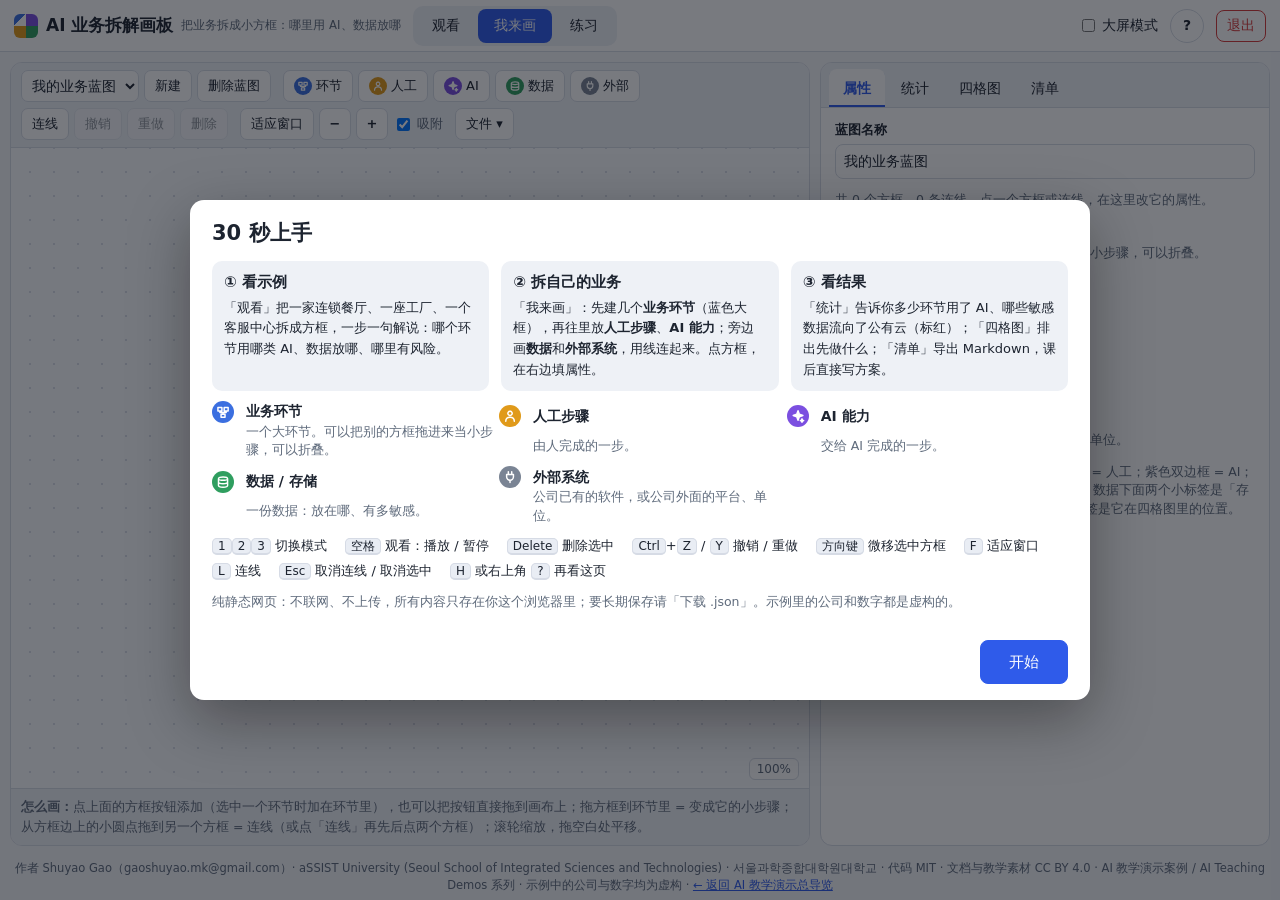
==== play/index.html @ af85aaaf "第一段：数据模型、画布、属性栏、保存与打开 JSON - 五类方框（业务环节 / 人工步骤 / AI 能力 / 数据 / 外部系统），环节可嵌套、折叠、一键排整齐 - 画布：SVG，拖动吸附网格和对齐" ====
<!DOCTYPE html>
<html lang="zh-CN">
<head>
<meta charset="utf-8">
<meta name="viewport" content="width=device-width, initial-scale=1, viewport-fit=cover">
<meta name="color-scheme" content="light dark">
<title>AI 业务拆解画板</title>
<script>
  /* 收集所有 JS 报错（包括 <script> 加载失败），给自检用。 */
  window.__errors = [];
  window.addEventListener("error", function (e) {
    var t = e.target;
    if (t && t !== window && (t.src || t.href)) window.__errors.push("load failed: " + (t.src || t.href));
    else window.__errors.push(String(e.message || e.error || e));
  }, true);
  window.addEventListener("unhandledrejection", function (e) { window.__errors.push("promise: " + e.reason); });
</script>
<link rel="stylesheet" href="css/app.css">
<link rel="stylesheet" href="css/mobile.css">
</head>
<body class="m-draw">

<!-- ===================== 顶栏 ===================== -->
<header id="topbar">
  <div class="brand"><span class="logo" aria-hidden="true"></span><span id="app-name">AI 业务拆解画板</span><small id="app-tagline">把业务拆成小方框：哪里用 AI、数据放哪</small></div>
  <nav id="modes" role="tablist" aria-label="模式">
    <button data-mode="watch" role="tab" title="示例业务自动逐步拆开，每步配一句解说（快捷键 1）">观看</button>
    <button data-mode="draw" role="tab" title="自己画：拖出方框、连线、填属性（快捷键 2）">我来画</button>
    <button data-mode="practice" role="tab" title="按任务清单练习，做完自动打勾（快捷键 3）">练习</button>
  </nav>
  <span class="spacer"></span>
  <label class="switch" title="把画布放大、右栏变窄，适合投影（快捷键 B）"><input type="checkbox" id="bigscreen"> 大屏模式</label>
  <button id="help-btn" class="icon" title="操作说明（H）" aria-label="操作说明">?</button>
  <button id="exit-btn" class="exit" title="停止所有动画并关闭页面">退出</button>
  <button id="menu-btn" type="button" aria-label="菜单" aria-expanded="false" aria-controls="menu">☰</button>
  <div id="menu" role="menu" hidden>
    <button role="menuitem" type="button" data-panel="stats">统计</button>
    <button role="menuitem" type="button" data-panel="quad">四格图</button>
    <button role="menuitem" type="button" data-panel="list">Markdown 清单</button>
    <button role="menuitem" type="button" data-panel="tasks" class="only-practice">练习任务</button>
    <div class="sep"></div>
    <button role="menuitem" type="button" data-cmd="new" class="only-draw">新建空白蓝图</button>
    <button role="menuitem" type="button" data-cmd="open" class="not-watch">打开 .json</button>
    <button role="menuitem" type="button" data-cmd="save-json" class="not-watch">下载 .json</button>
    <button role="menuitem" type="button" data-cmd="png">导出 PNG</button>
    <button role="menuitem" type="button" data-cmd="md">导出 Markdown 清单</button>
    <button role="menuitem" type="button" data-cmd="fit">适应窗口</button>
    <div class="sep"></div>
    <button role="menuitem" type="button" data-cmd="help">操作说明</button>
    <button role="menuitem" type="button" data-cmd="exit">退出</button>
  </div>
</header>

<!-- ===================== 主区 ===================== -->
<main id="layout">
  <section id="leftcol">
    <div id="toolbar">
      <span class="grp" id="grp-doc">
        <select id="doc-select" aria-label="选择蓝图" title="存在这个浏览器里的蓝图"></select>
        <button class="mini" id="btn-new" title="新建空白蓝图">新建</button>
        <button class="mini" id="btn-del-doc" title="删除这份蓝图（可先下载 .json 备份）">删除蓝图</button>
      </span>
      <span class="grp" id="grp-sample">
        <label for="sample-select">示例</label>
        <select id="sample-select" aria-label="示例业务"></select>
        <span class="fict">虚构示例</span>
      </span>
      <span class="grp" id="grp-add" aria-label="添加方框"></span>
      <span class="grp" id="grp-edit">
        <button class="mini" id="btn-connect" title="连线：先点起点方框，再点终点方框（电脑上也可以从方框边上的小圆点直接拖）">连线</button>
        <button class="mini" id="btn-undo" title="撤销（Ctrl+Z）">撤销</button>
        <button class="mini" id="btn-redo" title="重做（Ctrl+Y）">重做</button>
        <button class="mini" id="btn-del" title="删除选中的方框或连线（Delete）">删除</button>
      </span>
      <span class="grp" id="grp-view">
        <button class="mini" id="btn-fit" title="适应窗口（F）">适应窗口</button>
        <button class="mini sq" id="btn-zoom-out" title="缩小" aria-label="缩小">−</button>
        <button class="mini sq" id="btn-zoom-in" title="放大" aria-label="放大">+</button>
        <label class="switch sm" title="拖动时吸附网格并对齐别的方框"><input type="checkbox" id="ck-snap" checked> 吸附</label>
      </span>
      <span class="grp dd" id="grp-file">
        <button class="mini" id="btn-file" aria-haspopup="true">文件 ▾</button>
        <span class="ddmenu" role="menu">
          <button type="button" data-cmd="open" class="not-watch">打开 .json</button>
          <button type="button" data-cmd="save-json" class="not-watch">下载 .json</button>
          <div class="sep not-watch"></div>
          <button type="button" data-cmd="png">导出 PNG</button>
          <button type="button" data-cmd="md">导出 Markdown 清单</button>
          <div class="sep only-watch"></div>
          <button type="button" data-cmd="copy-sample" class="only-watch">把这个示例复制到「我来画」</button>
        </span>
      </span>
    </div>

    <div id="stage-wrap">
      <svg id="canvas" tabindex="0" aria-label="业务蓝图画布"><g id="world"></g></svg>
      <div id="zoom-badge">100%</div>
      <div id="connect-hint" hidden></div>
      <div id="watch-caption" aria-live="polite"></div>
    </div>

    <div id="dock">
      <div class="dockpane" id="dock-watch">
        <div class="playctl">
          <button class="mini primary" id="pl-play">播放</button>
          <button class="mini" id="pl-prev">上一步</button>
          <button class="mini" id="pl-next">下一步</button>
          <button class="mini" id="pl-restart">从头</button>
          <span class="seg" id="pl-speed" role="group" aria-label="速度">
            <button data-speed="slow">慢</button><button data-speed="normal" class="on">正常</button><button data-speed="fast">快</button>
          </span>
          <span id="pl-count" class="hint">0 / 0</span>
          <span class="prog"><span id="pl-bar"></span></span>
        </div>
      </div>
      <div class="dockpane" id="dock-draw">
        <p class="howto"><b>怎么画：</b>点上面的方框按钮添加（选中一个环节时加在环节里），也可以把按钮直接拖到画布上；拖方框到环节里 = 变成它的小步骤；从方框边上的小圆点拖到另一个方框 = 连线（或点「连线」再先后点两个方框）；滚轮缩放，拖空白处平移。</p>
      </div>
    </div>
  </section>

  <section id="rightcol">
    <div id="ptabs" role="tablist">
      <button data-tab="tasks" class="only-practice">任务 <span id="task-badge"></span></button>
      <button data-tab="props">属性</button>
      <button data-tab="stats">统计 <span id="risk-badge"></span></button>
      <button data-tab="quad">四格图</button>
      <button data-tab="list">清单</button>
    </div>
    <div id="panel-body"></div>
    <button id="panel-close" type="button">返回画布</button>
  </section>
</main>

<!-- 手机底部大按钮 -->
<div id="mob-bar">
  <div class="dd up" id="mb-add-dd">
    <button class="mbtn primary" id="mb-add" type="button"><b>＋</b><span>加方框</span></button>
    <span class="ddmenu" id="mb-add-menu" role="menu"></span>
  </div>
  <button class="mbtn" id="mb-connect" type="button"><b>↗</b><span>连线</span></button>
  <button class="mbtn" id="mb-props" type="button"><b>✎</b><span>属性</span></button>
  <button class="mbtn" id="mb-del" type="button"><b>✕</b><span>删除</span></button>
  <button class="mbtn" id="mb-undo" type="button"><b>↶</b><span>撤销</span></button>
</div>

<footer id="foot"></footer>

<!-- 操作说明 -->
<div id="help" class="modal" hidden>
  <div class="modal-box" role="dialog" aria-labelledby="help-title">
    <div class="help-body">
      <h2 id="help-title">30 秒上手</h2>
      <div class="help-cards">
        <div class="hc"><h3>① 看示例</h3><p>「观看」把一家连锁餐厅、一座工厂、一个客服中心拆成方框，一步一句解说：哪个环节用哪类 AI、数据放哪、哪里有风险。</p></div>
        <div class="hc"><h3>② 拆自己的业务</h3><p>「我来画」：先建几个<b>业务环节</b>（蓝色大框），再往里放<b>人工步骤</b>、<b>AI 能力</b>；旁边画<b>数据</b>和<b>外部系统</b>，用线连起来。点方框，在右边填属性。</p></div>
        <div class="hc"><h3>③ 看结果</h3><p>「统计」告诉你多少环节用了 AI、哪些敏感数据流向了公有云（标红）；「四格图」排出先做什么；「清单」导出 Markdown，课后直接写方案。</p></div>
      </div>
      <div class="legend" id="help-legend"></div>
      <div class="keys-list help-kbd">
        <span><kbd>1</kbd><kbd>2</kbd><kbd>3</kbd> 切换模式</span><span><kbd>空格</kbd> 观看：播放 / 暂停</span><span><kbd>Delete</kbd> 删除选中</span>
        <span><kbd>Ctrl</kbd>+<kbd>Z</kbd> / <kbd>Y</kbd> 撤销 / 重做</span><span><kbd>方向键</kbd> 微移选中方框</span><span><kbd>F</kbd> 适应窗口</span>
        <span><kbd>L</kbd> 连线</span><span><kbd>Esc</kbd> 取消连线 / 取消选中</span><span><kbd>H</kbd> 或右上角 <kbd>?</kbd> 再看这页</span>
      </div>
      <p class="help-touch-text"><b>触屏：</b>单指拖方框（拖进蓝色大框 = 变成小步骤），单指拖空白处平移，双指缩放；底部「加方框」「连线」「属性」大按钮；右上角 ☰ 里有统计、四格图、清单和文件操作。</p>
      <p class="help-foot">纯静态网页：不联网、不上传，所有内容只存在你这个浏览器里；要长期保存请「下载 .json」。示例里的公司和数字都是虚构的。</p>
    </div>
    <div class="help-actions"><button id="help-close" class="primary big-btn">开始</button></div>
  </div>
</div>

<div id="rotate-hint" role="status" hidden><div><b>竖屏体验更佳</b><p>把手机竖过来：上面是画布，下面是大按钮。</p><button id="rot-ok" type="button">仍然横屏继续</button></div></div>
<div id="exited" hidden><div><b>已停止</b><p>所有动画都停了，可以直接关闭这个标签页。</p><button type="button" onclick="location.reload()">重新打开</button></div></div>
<div id="toast" role="status"></div>
<input type="file" id="file-open" accept=".json,application/json" hidden>

<script src="js/credits.js"></script>
<script src="js/config.js"></script>
<script src="js/model.js"></script>
<script src="js/analysis.js"></script>
<script src="js/render.js"></script>
<script src="js/samples.js"></script>
<script src="js/store.js"></script>
<script src="js/canvas.js"></script>
<script src="js/panels.js"></script>
<script src="js/app.js"></script>
</body>
</html>
---- play/css/app.css ----
/* ============================================================================
   AI 业务拆解画板：电脑端两栏布局（左：工具条 + 画布 + 操作区；右：任务 / 属性 / 统计 / 四格图 / 清单）。
   深色模式跟随系统（prefers-color-scheme）。手机竖屏样式在 mobile.css。
   ============================================================================ */
:root {
  --bg: #f3f5f9; --panel: #ffffff; --panel2: #eef1f6; --line: #d6dbe5; --ink: #1d2430; --muted: #5f6b7c;
  --accent: #2f5bea; --accent-ink: #ffffff; --accent2: #ffb020; --danger: #d63b3b; --ok: #2f9e5f; --warn: #c98a00;
  --stage: #fbfcfe; --dot: #d9dee8; --kbd: #e9edf4;
  --c-stage: #3b6fe0; --c-human: #e09a1a; --c-ai: #7b4fe0; --c-data: #2f9e5f; --c-ext: #7a8494;
  --q-now: #2f9e5f; --q-plan: #3b6fe0; --q-easy: #8a94a6; --q-skip: #d63b3b;
  --top-h: 52px;
}
@media (prefers-color-scheme: dark) {
  :root {
    --bg: #0f1218; --panel: #171b24; --panel2: #1e2330; --line: #2c3341; --ink: #e8ecf4; --muted: #a3adbf;
    --accent: #5b86ff; --accent-ink: #ffffff; --accent2: #ffc24d; --danger: #ff6b6b; --ok: #3cb371; --warn: #ffc61a;
    --stage: #141821; --dot: #262c39; --kbd: #262c39;
    --c-stage: #6a93ff; --c-human: #e8a83a; --c-ai: #a07cff; --c-data: #45c27b; --c-ext: #8d97a8;
    --q-now: #3cb371; --q-plan: #5b86ff; --q-easy: #7d879a; --q-skip: #ff5b5b;
  }
}
* { box-sizing: border-box; }
html, body { height: 100%; margin: 0; }
body { background: var(--bg); color: var(--ink); font: 14px/1.5 "Microsoft YaHei", "PingFang SC", "Noto Sans CJK SC", "Hiragino Sans GB", system-ui, sans-serif;
  display: flex; flex-direction: column; overflow: hidden; }
button, select, input, textarea { font: inherit; color: inherit; }
button { cursor: pointer; border: 1px solid var(--line); background: var(--panel); border-radius: 8px; padding: 4px 10px; min-height: 32px; }
button:hover:not(:disabled) { border-color: var(--accent); }
button:disabled { opacity: .45; cursor: default; }
button.primary { background: var(--accent); color: var(--accent-ink); border-color: var(--accent); }
button.on { background: var(--accent); color: var(--accent-ink); border-color: var(--accent); }
button.mini { padding: 3px 10px; font-size: 13px; border-radius: 7px; white-space: nowrap; }
button.sq { width: 32px; padding: 0; font-weight: bold; }
button.danger-o { color: var(--danger); border-color: var(--danger); }
select { border: 1px solid var(--line); background: var(--panel); border-radius: 7px; padding: 4px 6px; min-height: 32px; max-width: 100%; }
textarea, input[type=text] { border: 1px solid var(--line); background: var(--panel); border-radius: 8px; padding: 6px 8px; width: 100%; }
textarea { resize: vertical; min-height: 54px; }
input:focus, textarea:focus, select:focus { outline: 2px solid var(--accent); outline-offset: -1px; }
a { color: var(--accent); }
.spacer { flex: 1; }
.hint { color: var(--muted); font-size: 12.5px; }
.pad { padding: 14px; }
kbd { background: var(--kbd); border: 1px solid var(--line); border-bottom-width: 2px; border-radius: 5px; padding: 0 5px; font-size: 12px; font-family: inherit; }
.ticon { flex: none; vertical-align: middle; }

/* ---------------- 顶栏 ---------------- */
#topbar { height: var(--top-h); flex: none; display: flex; align-items: center; gap: 12px; padding: 0 14px; background: var(--panel); border-bottom: 1px solid var(--line); position: relative; z-index: 40; }
.brand { display: flex; align-items: center; gap: 8px; white-space: nowrap; min-width: 0; }
.brand .logo { width: 24px; height: 24px; border-radius: 6px; flex: none; background:
  linear-gradient(135deg, var(--c-stage) 0 50%, transparent 50%) 0 0/12px 12px no-repeat, linear-gradient(var(--c-ai), var(--c-ai)) 12px 0/12px 12px no-repeat,
  linear-gradient(var(--c-human), var(--c-human)) 0 12px/12px 12px no-repeat, linear-gradient(var(--c-data), var(--c-data)) 12px 12px/12px 12px no-repeat; }
.brand #app-name { font-weight: bold; font-size: 17px; }
.brand small { color: var(--muted); overflow: hidden; text-overflow: ellipsis; }
#modes { display: flex; gap: 2px; padding: 3px; background: var(--panel2); border-radius: 10px; flex: none; }
#modes button { border: none; background: transparent; padding: 5px 16px; border-radius: 8px; min-height: 34px; }
#modes button.on { background: var(--accent); color: var(--accent-ink); }
.switch { display: inline-flex; align-items: center; gap: 4px; white-space: nowrap; cursor: pointer; }
.switch.sm { font-size: 13px; color: var(--muted); }
#help-btn.icon { width: 34px; height: 34px; padding: 0; border-radius: 50%; font-weight: bold; }
#exit-btn.exit { border-color: var(--danger); color: var(--danger); }
#menu-btn, #menu, #mob-bar, #panel-close, #rotate-hint, .help-touch-text { display: none; }

/* 按模式显示 / 隐藏 */
body.m-watch .not-watch, body:not(.m-watch) .only-watch, body:not(.m-practice) .only-practice, body:not(.m-draw) .only-draw { display: none !important; }
body.m-watch #grp-doc, body.m-watch #grp-add, body.m-watch #grp-edit, body.m-watch #ck-snap, body.m-watch .switch.sm { display: none !important; }
body:not(.m-watch) #grp-sample { display: none; }
body.m-practice #grp-doc { display: none; }

/* ---------------- 主区 ---------------- */
#layout { flex: 1; min-height: 0; display: grid; grid-template-columns: minmax(0, 64fr) minmax(320px, 36fr); gap: 10px; padding: 10px; }
body.bigscreen #layout { grid-template-columns: minmax(0, 78fr) minmax(300px, 22fr); }
#leftcol, #rightcol { min-width: 0; min-height: 0; display: flex; flex-direction: column; background: var(--panel); border: 1px solid var(--line); border-radius: 12px; overflow: hidden; }

#toolbar { display: flex; flex-wrap: wrap; align-items: center; gap: 6px 12px; padding: 7px 10px; border-bottom: 1px solid var(--line); background: var(--panel2); }
#toolbar .grp { display: inline-flex; align-items: center; gap: 5px; flex-wrap: wrap; }
#toolbar label { color: var(--muted); font-size: 13px; }
#doc-select { max-width: 190px; }
#sample-select { max-width: 260px; }
.fict { font-size: 12px; color: var(--warn); border: 1px solid var(--warn); border-radius: 999px; padding: 1px 8px; white-space: nowrap; }
.addbtn { display: inline-flex; align-items: center; gap: 4px; padding-left: 6px; touch-action: none; user-select: none; -webkit-user-select: none; }
.drag-ghost { position: fixed; z-index: 100; pointer-events: none; transform: translate(-50%, -50%); background: var(--panel); border: 2px solid var(--accent); border-radius: 10px; padding: 6px 10px; display: flex; gap: 6px; align-items: center; box-shadow: 0 8px 24px rgba(0,0,0,.25); font-weight: bold; }
.dd { position: relative; }
.dd .ddmenu { display: none; position: absolute; right: 0; top: 100%; z-index: 30; min-width: 230px; background: var(--panel); border: 1px solid var(--line); border-radius: 10px; padding: 4px; box-shadow: 0 8px 24px rgba(0,0,0,.18); }
.dd.open .ddmenu { display: block; }
.ddmenu button { display: flex; align-items: center; gap: 8px; width: 100%; text-align: left; border: none; background: transparent; padding: 8px 10px; border-radius: 7px; min-height: 40px; }
.ddmenu button:hover { background: var(--panel2); }
.ddmenu .sep, #menu .sep { height: 1px; background: var(--line); margin: 4px 0; }

#stage-wrap { flex: 1; min-height: 0; position: relative; overflow: hidden; background-color: var(--stage);
  background-image: radial-gradient(var(--dot) 1.2px, transparent 1.2px); background-size: 24px 24px; touch-action: none; user-select: none; -webkit-user-select: none; }
#canvas { width: 100%; height: 100%; display: block; outline: none; touch-action: none; }
#stage-wrap.panning #canvas { cursor: grabbing; }
#canvas .nd { cursor: pointer; }
body.m-draw #canvas .nd, body.m-practice #canvas .nd { cursor: grab; }
#canvas .hdl { cursor: crosshair; }
#canvas .tog { cursor: pointer; }
#canvas line { pointer-events: none; }
#canvas .ed { cursor: pointer; }
#canvas .nd:hover .box { filter: brightness(1.04); }
#canvas .nd.cfrom .box { stroke-width: 4; stroke-dasharray: 6 3; }
@keyframes pop { from { opacity: 0; transform: scale(.7); } to { opacity: 1; transform: scale(1); } }
#canvas .nd.pop { animation: pop .35s ease-out; transform-box: fill-box; transform-origin: center; }
@keyframes fadein { from { opacity: 0; } to { opacity: 1; } }
#canvas .ed.pop { animation: fadein .5s ease-out; }
@keyframes flash { 0%, 100% { opacity: 1; } 25%, 75% { opacity: .25; } }
#canvas .nd.flash { animation: flash .6s ease-in-out 3; }
#zoom-badge { position: absolute; right: 10px; bottom: 8px; font-size: 12px; color: var(--muted); background: var(--panel); border: 1px solid var(--line); border-radius: 6px; padding: 1px 7px; pointer-events: none; }
#connect-hint { position: absolute; left: 50%; top: 10px; transform: translateX(-50%); background: var(--accent2); color: #1d2430; font-weight: bold; border-radius: 999px; padding: 5px 14px; box-shadow: 0 4px 14px rgba(0,0,0,.2); pointer-events: none; white-space: nowrap; }
#connect-hint[hidden] { display: none; }
#stage-wrap.empty::after { content: "空白画布：先点上面的「环节」建几个业务大环节，再往里加「人工」「AI」步骤，旁边画「数据」和「外部」系统。"; position: absolute; left: 50%; top: 45%; transform: translate(-50%, -50%); width: min(420px, 86%); text-align: center; color: var(--muted); line-height: 1.8; pointer-events: none; }
#watch-caption { display: none; position: absolute; left: 10px; right: 10px; bottom: 10px; background: var(--panel); border: 1px solid var(--line); border-left: 4px solid var(--accent); border-radius: 8px; padding: 8px 12px; box-shadow: 0 4px 16px rgba(0,0,0,.12); }
#watch-caption b { display: block; margin-bottom: 2px; }
body.m-watch #watch-caption:not(:empty) { display: block; }

/* ---------------- 操作区 ---------------- */
#dock { flex: none; border-top: 1px solid var(--line); background: var(--panel2); padding: 8px 10px; }
.dockpane { display: none; }
body.m-watch #dock-watch, body.m-draw #dock-draw, body.m-practice #dock-draw { display: block; }
.playctl { display: flex; align-items: center; gap: 8px; flex-wrap: wrap; }
.seg, .segbtn { display: inline-flex; border: 1px solid var(--line); border-radius: 8px; overflow: hidden; flex-wrap: wrap; }
.seg button, .segbtn button { border: none; border-radius: 0; background: var(--panel); padding: 3px 12px; font-size: 13px; min-height: 34px; }
.seg button + button, .segbtn button + button { border-left: 1px solid var(--line); }
.seg button.on, .segbtn button.on { background: var(--accent); color: var(--accent-ink); }
.segbtn.level button.on[data-v=secret], .segbtn.level button.on[data-v=sensitive] { background: var(--danger); }
.segbtn.loc button.on[data-v=public] { background: #e0761a; }
.segbtn.loc button.on[data-v=local] { background: var(--ok); }
.prog { flex: 1; min-width: 80px; height: 8px; background: var(--line); border-radius: 4px; overflow: hidden; }
#pl-bar { display: block; height: 100%; width: 0; background: var(--accent); transition: width .25s; }
.howto { margin: 0; font-size: 12.5px; color: var(--muted); line-height: 1.6; }

/* ---------------- 右栏 ---------------- */
#ptabs { display: flex; gap: 2px; padding: 6px 8px 0; border-bottom: 1px solid var(--line); background: var(--panel2); flex: none; overflow-x: auto; }
#ptabs button { border: none; border-radius: 8px 8px 0 0; background: transparent; padding: 6px 14px; min-height: 38px; white-space: nowrap; }
#ptabs button.on { background: var(--panel); color: var(--accent); font-weight: bold; box-shadow: 0 -2px 0 var(--accent) inset; }
.badge { display: inline-block; min-width: 18px; border-radius: 9px; padding: 0 5px; font-size: 11px; line-height: 18px; text-align: center; color: #fff; background: var(--muted); }
.badge.red { background: var(--danger); }
.badge.ok { background: var(--ok); }
#panel-body { flex: 1; min-height: 0; overflow: auto; padding: 12px 14px 20px; }

.props .ptype { display: flex; align-items: center; gap: 8px; flex-wrap: wrap; margin-bottom: 10px; }
.props .ptype b { font-size: 16px; }
.props .ptype .hint { flex-basis: 100%; }
.props .note { background: var(--panel2); border-radius: 8px; padding: 8px 10px; font-size: 13px; color: var(--muted); margin: 0 0 10px; }
.field { margin: 0 0 12px; }
.field > label { display: block; }
.flabel { display: block; font-weight: bold; font-size: 13px; margin-bottom: 4px; }
.fhelp { margin: 4px 0 0; font-size: 12px; color: var(--muted); line-height: 1.55; }
.field select { width: 100%; }
.aiinfo { background: var(--panel2); border-radius: 8px; padding: 6px 10px; margin-top: 6px; font-size: 13px; }
.aiinfo p { margin: 3px 0; }
.quadline { background: var(--panel2); border-radius: 8px; padding: 6px 10px; font-size: 13px; }
.quadline.q-now b { color: var(--q-now); } .quadline.q-plan b { color: var(--q-plan); } .quadline.q-easy b { color: var(--q-easy); } .quadline.q-skip b { color: var(--q-skip); }
.riskline { border-radius: 8px; padding: 6px 10px; font-size: 13px; margin: 0 0 10px; }
.riskline.red { background: rgba(224, 44, 44, .12); color: var(--danger); border-left: 4px solid var(--danger); }
.riskline.yellow { background: rgba(224, 168, 0, .14); color: var(--warn); border-left: 4px solid var(--warn); }
.row { display: flex; gap: 8px; flex-wrap: wrap; margin: 8px 0; }
.check { display: inline-flex; align-items: center; gap: 6px; font-weight: bold; cursor: pointer; min-height: 32px; }
.check input { width: 18px; height: 18px; }
.elist { list-style: none; padding: 0; margin: 0; }
.elist li { margin: 2px 0; }
.linkbtn { border: none; background: transparent; color: var(--accent); padding: 2px 0; min-height: 28px; text-align: left; }
.linkbtn:hover { text-decoration: underline; }
.eends { font-size: 15px; font-weight: bold; }
.legend { display: grid; gap: 6px; margin: 10px 0; }
.legend .lg { display: grid; grid-template-columns: 26px auto; column-gap: 8px; align-items: center; }
.legend .lg .hint { grid-column: 2; }

/* ---------------- 页脚、提示、说明 ---------------- */
#foot { flex: none; padding: 4px 14px 6px; font-size: 11.5px; color: var(--muted); text-align: center; line-height: 1.5; }
#toast { position: fixed; left: 50%; bottom: 60px; transform: translateX(-50%) translateY(20px); background: #222a38; color: #fff; padding: 8px 16px; border-radius: 10px; opacity: 0; pointer-events: none; transition: all .2s; z-index: 200; max-width: 90vw; text-align: center; }
#toast.on { opacity: 1; transform: translateX(-50%) translateY(0); }
.modal { position: fixed; inset: 0; z-index: 150; background: rgba(10, 14, 22, .55); display: flex; align-items: center; justify-content: center; padding: 16px; }
.modal[hidden] { display: none; }
.modal-box { background: var(--panel); border-radius: 14px; max-width: 900px; width: 100%; max-height: 92vh; display: flex; flex-direction: column; box-shadow: 0 20px 60px rgba(0,0,0,.35); }
.help-body { overflow: auto; padding: 18px 22px 6px; }
.help-body h2 { margin: 0 0 12px; }
.help-cards { display: grid; grid-template-columns: repeat(3, minmax(0, 1fr)); gap: 12px; }
.hc { background: var(--panel2); border-radius: 10px; padding: 10px 12px; }
.hc h3 { margin: 0 0 4px; font-size: 15px; }
.hc p { margin: 0; font-size: 13px; line-height: 1.6; }
#help-legend { grid-template-columns: repeat(auto-fit, minmax(240px, 1fr)); }
.keys-list { display: flex; flex-wrap: wrap; gap: 6px 18px; font-size: 13px; margin: 10px 0; }
.help-foot { font-size: 12.5px; color: var(--muted); }
.help-actions { padding: 10px 22px 16px; text-align: right; }
.big-btn { min-height: 44px; padding: 8px 28px; font-size: 15px; }
#exited, #rotate-hint { position: fixed; inset: 0; z-index: 300; background: var(--bg); align-items: center; justify-content: center; text-align: center; padding: 20px; }
#exited:not([hidden]) { display: flex; }
#exited b, #rotate-hint b { font-size: 20px; color: var(--accent); }
#exited button, #rotate-hint button { min-height: 44px; padding: 8px 18px; }
---- play/css/mobile.css ----
/* 手机竖屏布局：第四段加入。 */
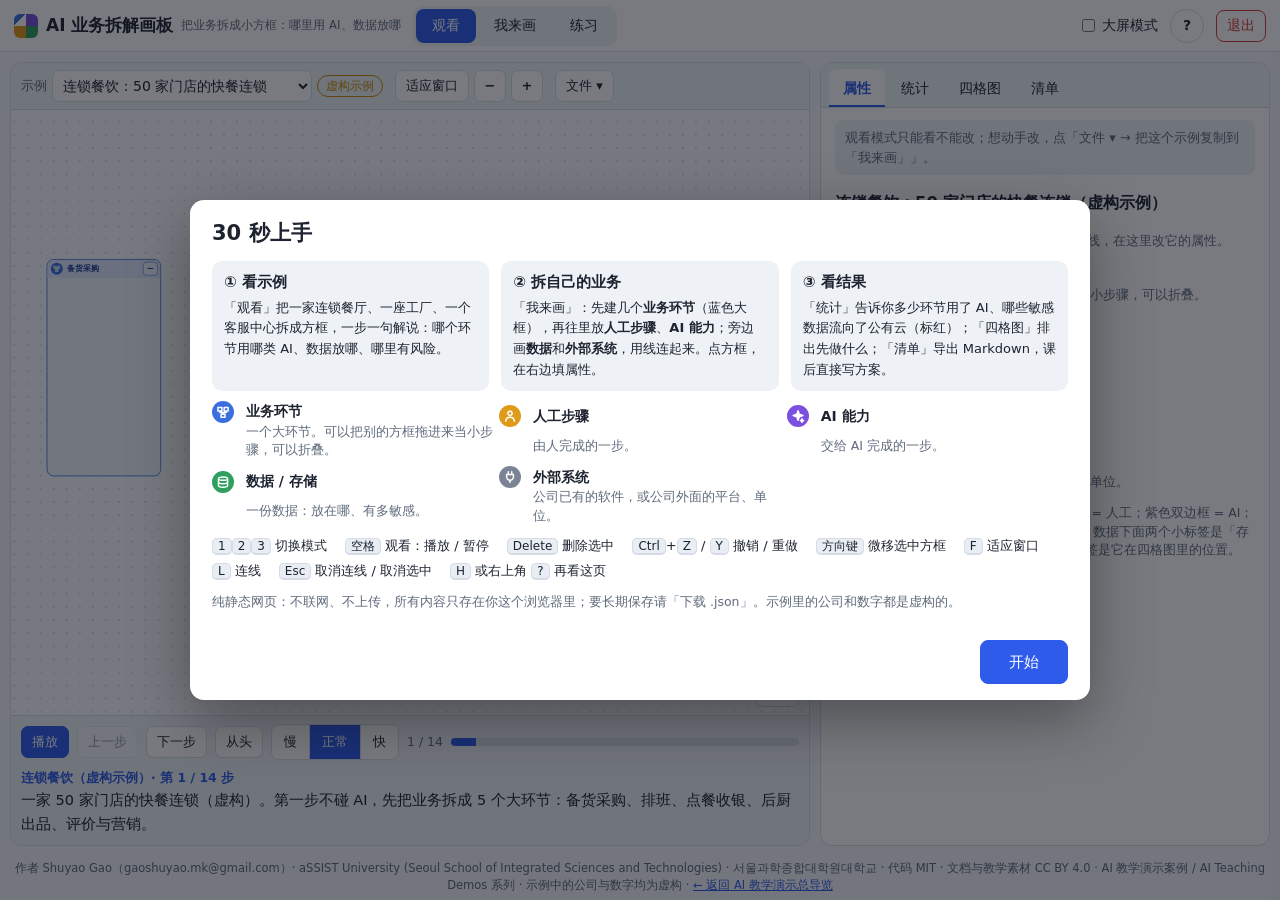
==== commit 5bb010ae: "第三段：三个虚构示例、观看模式、练习模式 - 示例：连锁餐饮（24 个方框）、工厂质检（23 个）、客服中心（23 个），全部标「虚构示例」；   12 种 AI 类型都至少出现一次，每个 AI 方框" ====
--- a/play/index.html
+++ b/play/index.html
@@ -96,7 +96,6 @@
       <svg id="canvas" tabindex="0" aria-label="业务蓝图画布"><g id="world"></g></svg>
       <div id="zoom-badge">100%</div>
       <div id="connect-hint" hidden></div>
-      <div id="watch-caption" aria-live="polite"></div>
     </div>
 
     <div id="dock">
@@ -112,6 +111,7 @@
           <span id="pl-count" class="hint">0 / 0</span>
           <span class="prog"><span id="pl-bar"></span></span>
         </div>
+        <div id="watch-say" aria-live="polite"></div>
       </div>
       <div class="dockpane" id="dock-draw">
         <p class="howto"><b>怎么画：</b>点上面的方框按钮添加（选中一个环节时加在环节里），也可以把按钮直接拖到画布上；拖方框到环节里 = 变成它的小步骤；从方框边上的小圆点拖到另一个方框 = 连线（或点「连线」再先后点两个方框）；滚轮缩放，拖空白处平移。</p>
@@ -183,6 +183,9 @@
 <script src="js/store.js"></script>
 <script src="js/canvas.js"></script>
 <script src="js/panels.js"></script>
+<script src="js/watch.js"></script>
+<script src="js/practice.js"></script>
+<script src="js/selftest.js"></script>
 <script src="js/app.js"></script>
 </body>
 </html>
--- a/play/css/app.css
+++ b/play/css/app.css
@@ -187,3 +187,67 @@
 #exited:not([hidden]) { display: flex; }
 #exited b, #rotate-hint b { font-size: 20px; color: var(--accent); }
 #exited button, #rotate-hint button { min-height: 44px; padding: 8px 18px; }
+
+/* ---------------- 统计 / 四格图 / 清单 ---------------- */
+.tiles { display: grid; grid-template-columns: repeat(3, minmax(0, 1fr)); gap: 8px; margin-bottom: 12px; }
+.tile { background: var(--panel2); border-radius: 10px; padding: 8px 10px; display: flex; flex-direction: column; }
+.tile b { font-size: 22px; line-height: 1.2; }
+.tile span { font-size: 12px; color: var(--muted); }
+.tile.bad { box-shadow: inset 4px 0 0 var(--danger); } .tile.bad b { color: var(--danger); }
+.tile.warn { box-shadow: inset 4px 0 0 var(--warn); }
+.tile.good { box-shadow: inset 4px 0 0 var(--ok); }
+.sec { margin: 0 0 16px; }
+.sec h4 { margin: 0 0 6px; font-size: 14px; }
+.sec h4 small { font-weight: normal; color: var(--muted); }
+.rowbtn { display: flex; width: 100%; gap: 8px; align-items: flex-start; text-align: left; border: none; border-radius: 8px; background: transparent; padding: 6px 8px; min-height: 40px; }
+.rowbtn:hover { background: var(--panel2); }
+.rowbtn small { color: var(--muted); }
+.rowbtn.risk { border-left: 4px solid; margin-bottom: 4px; background: var(--panel2); }
+.rowbtn.risk.red { border-color: var(--danger); } .rowbtn.risk.yellow { border-color: var(--warn); }
+.rk { flex: none; width: 22px; height: 22px; border-radius: 50%; color: #fff; font-size: 12px; font-weight: bold; display: inline-flex; align-items: center; justify-content: center; }
+.rk.red { background: var(--danger); } .rk.yellow { background: var(--warn); color: #1d2430; }
+.rowbtn.stage { justify-content: space-between; align-items: center; border-bottom: 1px solid var(--line); border-radius: 0; }
+.rowbtn.stage .sname { flex: none; max-width: 45%; font-weight: bold; color: var(--muted); }
+.rowbtn.stage.yes .sname { color: var(--ink); }
+.chips { display: flex; flex-wrap: wrap; gap: 4px; justify-content: flex-end; }
+.chip { font-size: 11.5px; border-radius: 999px; padding: 1px 8px; background: color-mix(in srgb, var(--c-ai) 14%, transparent); color: var(--ink); border: 1px solid color-mix(in srgb, var(--c-ai) 45%, transparent); }
+.bars { display: grid; gap: 3px; }
+.bar { display: grid; grid-template-columns: 112px 1fr 26px; gap: 8px; align-items: center; font-size: 12.5px; }
+.bar .bl { white-space: nowrap; overflow: hidden; text-overflow: ellipsis; }
+.bar .bt { height: 12px; background: var(--panel2); border-radius: 0 4px 4px 0; }
+.bar .bt i { display: block; height: 100%; background: var(--c-ai); border-radius: 0 4px 4px 0; min-width: 0; }
+.bar .bt i.muted { background: var(--muted); }
+.bar .bv { text-align: right; font-variant-numeric: tabular-nums; }
+.bar.zero { color: var(--muted); }
+.locs { display: flex; gap: 8px; flex-wrap: wrap; }
+.locs span { background: var(--panel2); border-radius: 8px; padding: 4px 10px; border-left: 4px solid; }
+.locs .loc-local { border-color: var(--ok); } .locs .loc-private { border-color: var(--c-stage); } .locs .loc-public { border-color: #e0761a; }
+.dtable { border-collapse: collapse; width: 100%; font-size: 13px; }
+.dtable th, .dtable td { border: 1px solid var(--line); padding: 5px 6px; text-align: center; }
+.dtable th { background: var(--panel2); font-weight: normal; color: var(--muted); }
+.dtable td.has { font-weight: bold; }
+.dtable td.bad { background: rgba(224, 44, 44, .16); color: var(--danger); font-weight: bold; }
+.dtable td.warn { background: rgba(224, 168, 0, .18); font-weight: bold; }
+.quadwrap { max-width: 460px; margin: 0 auto 10px; }
+.quadsvg { width: 100%; height: auto; display: block; }
+.qpt { cursor: pointer; outline: none; }
+.qpt:hover circle:nth-of-type(2), .qpt:focus circle:nth-of-type(2) { stroke: var(--accent2); stroke-width: 3; }
+.qlist .qdot { display: inline-block; width: 10px; height: 10px; border-radius: 50%; margin-right: 6px; }
+.q-now .qdot, .q-now .num { background: var(--q-now); } .q-plan .qdot, .q-plan .num { background: var(--q-plan); }
+.q-easy .qdot, .q-easy .num { background: var(--q-easy); } .q-skip .qdot, .q-skip .num { background: var(--q-skip); }
+.qlist .num { flex: none; width: 20px; height: 20px; border-radius: 50%; color: #fff; font-size: 11px; font-weight: bold; display: inline-flex; align-items: center; justify-content: center; }
+.mdview { width: 100%; min-height: 360px; font: 12px/1.55 Consolas, "Courier New", monospace; white-space: pre; overflow: auto; }
+
+/* ---------------- 观看 / 练习 ---------------- */
+#watch-say { margin-top: 8px; font-size: 14.5px; line-height: 1.65; min-height: 3.3em; }
+#watch-say b { display: block; font-size: 12.5px; color: var(--accent); }
+.brief { background: var(--panel2); border-radius: 10px; padding: 10px 12px; margin-bottom: 10px; line-height: 1.65; }
+.tprog { margin: 6px 0; }
+.tprog b { font-size: 18px; color: var(--accent); }
+ol.tasks { padding-left: 0; list-style: none; counter-reset: t; margin: 6px 0 12px; }
+ol.tasks li { counter-increment: t; position: relative; padding: 8px 10px 8px 40px; border-radius: 8px; margin-bottom: 4px; line-height: 1.5; }
+ol.tasks li::before { content: counter(t); position: absolute; left: 8px; top: 8px; width: 22px; height: 22px; border-radius: 50%; border: 2px solid var(--line); text-align: center; line-height: 18px; font-size: 12px; color: var(--muted); }
+ol.tasks li.cur { background: color-mix(in srgb, var(--accent) 10%, transparent); font-weight: bold; }
+ol.tasks li.cur::before { border-color: var(--accent); color: var(--accent); }
+ol.tasks li.done { color: var(--muted); text-decoration: line-through; }
+ol.tasks li.done::before { content: "✓"; background: var(--ok); border-color: var(--ok); color: #fff; }
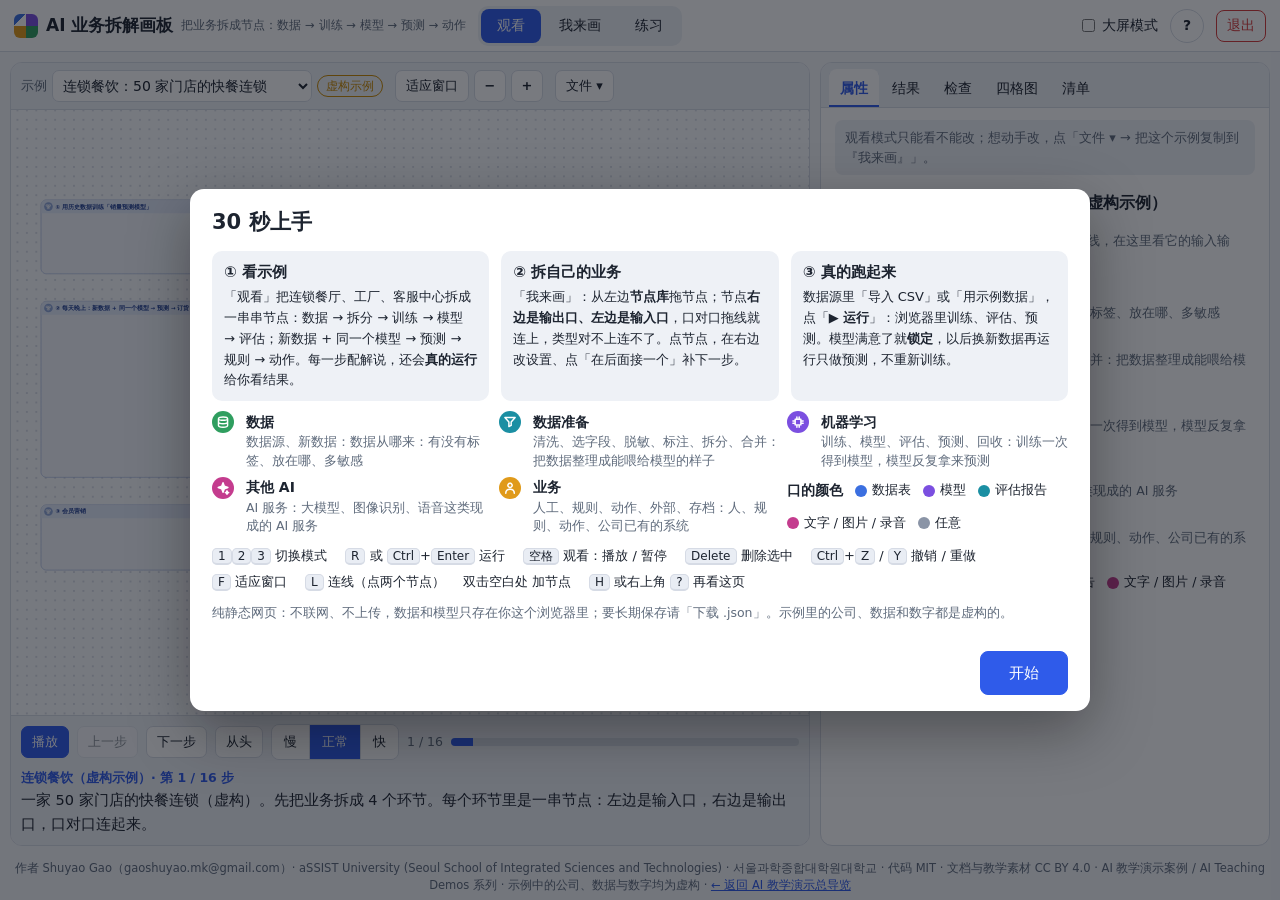
==== commit e01c6211: "节点图第二段：界面、运行、观看 / 练习、浏览器验收、README - 左侧节点库：点一下接在选中节点后面，拖到画布上，拖到线上插进中间 - 口对口拉线：从输出口拖到输入口；拖到空白处弹出「接一个什么" ====
--- a/play/index.html
+++ b/play/index.html
@@ -22,10 +22,10 @@
 
 <!-- ===================== 顶栏 ===================== -->
 <header id="topbar">
-  <div class="brand"><span class="logo" aria-hidden="true"></span><span id="app-name">AI 业务拆解画板</span><small id="app-tagline">把业务拆成小方框：哪里用 AI、数据放哪</small></div>
+  <div class="brand"><span class="logo" aria-hidden="true"></span><span id="app-name">AI 业务拆解画板</span><small id="app-tagline">把业务拆成节点：数据 → 训练 → 模型 → 预测 → 动作</small></div>
   <nav id="modes" role="tablist" aria-label="模式">
-    <button data-mode="watch" role="tab" title="示例业务自动逐步拆开，每步配一句解说（快捷键 1）">观看</button>
-    <button data-mode="draw" role="tab" title="自己画：拖出方框、连线、填属性（快捷键 2）">我来画</button>
+    <button data-mode="watch" role="tab" title="示例业务一步步拆开、真的运行，每步配一句解说（快捷键 1）">观看</button>
+    <button data-mode="draw" role="tab" title="自己画：从左边拖节点、口对口连线、导入数据运行（快捷键 2）">我来画</button>
     <button data-mode="practice" role="tab" title="按任务清单练习，做完自动打勾（快捷键 3）">练习</button>
   </nav>
   <span class="spacer"></span>
@@ -34,7 +34,8 @@
   <button id="exit-btn" class="exit" title="停止所有动画并关闭页面">退出</button>
   <button id="menu-btn" type="button" aria-label="菜单" aria-expanded="false" aria-controls="menu">☰</button>
   <div id="menu" role="menu" hidden>
-    <button role="menuitem" type="button" data-panel="stats">统计</button>
+    <button role="menuitem" type="button" data-panel="run">运行结果</button>
+    <button role="menuitem" type="button" data-panel="check">检查</button>
     <button role="menuitem" type="button" data-panel="quad">四格图</button>
     <button role="menuitem" type="button" data-panel="list">Markdown 清单</button>
     <button role="menuitem" type="button" data-panel="tasks" class="only-practice">练习任务</button>
@@ -44,6 +45,7 @@
     <button role="menuitem" type="button" data-cmd="save-json" class="not-watch">下载 .json</button>
     <button role="menuitem" type="button" data-cmd="png">导出 PNG</button>
     <button role="menuitem" type="button" data-cmd="md">导出 Markdown 清单</button>
+    <button role="menuitem" type="button" data-cmd="copy-sample" class="only-watch">把这个示例复制到「我来画」</button>
     <button role="menuitem" type="button" data-cmd="fit">适应窗口</button>
     <div class="sep"></div>
     <button role="menuitem" type="button" data-cmd="help">操作说明</button>
@@ -65,18 +67,20 @@
         <select id="sample-select" aria-label="示例业务"></select>
         <span class="fict">虚构示例</span>
       </span>
-      <span class="grp" id="grp-add" aria-label="添加方框"></span>
+      <span class="grp" id="grp-run">
+        <button class="mini primary" id="btn-run" data-cmd="run" title="按连线顺序真的算一遍：读数据、训练、评估、预测（快捷键 R）">▶ 运行</button>
+      </span>
       <span class="grp" id="grp-edit">
-        <button class="mini" id="btn-connect" title="连线：先点起点方框，再点终点方框（电脑上也可以从方框边上的小圆点直接拖）">连线</button>
+        <button class="mini" id="btn-connect" title="连线：先点起点节点，再点终点节点，自动挑口（电脑上直接从右边的输出口拖到左边的输入口更快）">连线</button>
         <button class="mini" id="btn-undo" title="撤销（Ctrl+Z）">撤销</button>
         <button class="mini" id="btn-redo" title="重做（Ctrl+Y）">重做</button>
-        <button class="mini" id="btn-del" title="删除选中的方框或连线（Delete）">删除</button>
+        <button class="mini" id="btn-del" title="删除选中的节点或连线（Delete）">删除</button>
       </span>
       <span class="grp" id="grp-view">
         <button class="mini" id="btn-fit" title="适应窗口（F）">适应窗口</button>
         <button class="mini sq" id="btn-zoom-out" title="缩小" aria-label="缩小">−</button>
         <button class="mini sq" id="btn-zoom-in" title="放大" aria-label="放大">+</button>
-        <label class="switch sm" title="拖动时吸附网格并对齐别的方框"><input type="checkbox" id="ck-snap" checked> 吸附</label>
+        <label class="switch sm" title="拖动时吸附网格并对齐别的节点"><input type="checkbox" id="ck-snap" checked> 吸附</label>
       </span>
       <span class="grp dd" id="grp-file">
         <button class="mini" id="btn-file" aria-haspopup="true">文件 ▾</button>
@@ -92,10 +96,17 @@
       </span>
     </div>
 
-    <div id="stage-wrap">
-      <svg id="canvas" tabindex="0" aria-label="业务蓝图画布"><g id="world"></g></svg>
-      <div id="zoom-badge">100%</div>
-      <div id="connect-hint" hidden></div>
+    <div id="work">
+      <aside id="palette" aria-label="节点库">
+        <div class="palhead"><b>节点库</b><span class="hint">点一下或拖到画布上</span><button type="button" id="pal-close" aria-label="关闭节点库">返回画布</button></div>
+        <div id="palette-list"></div>
+      </aside>
+      <div id="stage-wrap">
+        <svg id="canvas" tabindex="0" aria-label="业务节点图画布"><g id="world"></g></svg>
+        <div id="zoom-badge">100%</div>
+        <div id="connect-hint" hidden></div>
+        <div class="empty-hint"><b>从左边的节点库拖一个「数据源」进来</b><span>右边的圆点是输出口，左边的是输入口：从输出口拖到输入口就连上了。拖到空白处松手，会问你接一个什么节点。</span></div>
+      </div>
     </div>
 
     <div id="dock">
@@ -114,7 +125,7 @@
         <div id="watch-say" aria-live="polite"></div>
       </div>
       <div class="dockpane" id="dock-draw">
-        <p class="howto"><b>怎么画：</b>点上面的方框按钮添加（选中一个环节时加在环节里），也可以把按钮直接拖到画布上；拖方框到环节里 = 变成它的小步骤；从方框边上的小圆点拖到另一个方框 = 连线（或点「连线」再先后点两个方框）；滚轮缩放，拖空白处平移。</p>
+        <p class="howto"><b>怎么画：</b>从左边拖节点到画布（拖到线上 = 插进中间）；从节点右边的输出口拖到下一个节点左边的输入口 = 连线，拖到空白处 = 选一个节点接上；点节点在右边改设置、「在后面接一个」；数据源里导入 CSV，点「▶ 运行」真的训练和预测。</p>
       </div>
     </div>
   </section>
@@ -123,7 +134,8 @@
     <div id="ptabs" role="tablist">
       <button data-tab="tasks" class="only-practice">任务 <span id="task-badge"></span></button>
       <button data-tab="props">属性</button>
-      <button data-tab="stats">统计 <span id="risk-badge"></span></button>
+      <button data-tab="run">结果 <span id="run-badge"></span></button>
+      <button data-tab="check">检查 <span id="risk-badge"></span></button>
       <button data-tab="quad">四格图</button>
       <button data-tab="list">清单</button>
     </div>
@@ -132,13 +144,14 @@
   </section>
 </main>
 
+<!-- 拖线到空白处 / 双击空白处：接一个什么节点 -->
+<div id="quick" role="dialog" aria-label="加一个节点" hidden></div>
+
 <!-- 手机底部大按钮 -->
 <div id="mob-bar">
-  <div class="dd up" id="mb-add-dd">
-    <button class="mbtn primary" id="mb-add" type="button"><b>＋</b><span>加方框</span></button>
-    <span class="ddmenu" id="mb-add-menu" role="menu"></span>
-  </div>
+  <button class="mbtn primary" id="mb-add" type="button"><b>＋</b><span>加节点</span></button>
   <button class="mbtn" id="mb-connect" type="button"><b>↗</b><span>连线</span></button>
+  <button class="mbtn" id="mb-run" type="button"><b>▶</b><span>运行</span></button>
   <button class="mbtn" id="mb-props" type="button"><b>✎</b><span>属性</span></button>
   <button class="mbtn" id="mb-del" type="button"><b>✕</b><span>删除</span></button>
   <button class="mbtn" id="mb-undo" type="button"><b>↶</b><span>撤销</span></button>
@@ -152,18 +165,18 @@
     <div class="help-body">
       <h2 id="help-title">30 秒上手</h2>
       <div class="help-cards">
-        <div class="hc"><h3>① 看示例</h3><p>「观看」把一家连锁餐厅、一座工厂、一个客服中心拆成方框，一步一句解说：哪个环节用哪类 AI、数据放哪、哪里有风险。</p></div>
-        <div class="hc"><h3>② 拆自己的业务</h3><p>「我来画」：先建几个<b>业务环节</b>（蓝色大框），再往里放<b>人工步骤</b>、<b>AI 能力</b>；旁边画<b>数据</b>和<b>外部系统</b>，用线连起来。点方框，在右边填属性。</p></div>
-        <div class="hc"><h3>③ 看结果</h3><p>「统计」告诉你多少环节用了 AI、哪些敏感数据流向了公有云（标红）；「四格图」排出先做什么；「清单」导出 Markdown，课后直接写方案。</p></div>
+        <div class="hc"><h3>① 看示例</h3><p>「观看」把连锁餐厅、工厂、客服中心拆成一串串节点：数据 → 拆分 → 训练 → 模型 → 评估；新数据 + 同一个模型 → 预测 → 规则 → 动作。每一步配解说，还会<b>真的运行</b>给你看结果。</p></div>
+        <div class="hc"><h3>② 拆自己的业务</h3><p>「我来画」：从左边<b>节点库</b>拖节点；节点<b>右边是输出口、左边是输入口</b>，口对口拖线就连上，类型对不上连不了。点节点，在右边改设置、点「在后面接一个」补下一步。</p></div>
+        <div class="hc"><h3>③ 真的跑起来</h3><p>数据源里「导入 CSV」或「用示例数据」，点「<b>▶ 运行</b>」：浏览器里训练、评估、预测。模型满意了就<b>锁定</b>，以后换新数据再运行只做预测，不重新训练。</p></div>
       </div>
       <div class="legend" id="help-legend"></div>
       <div class="keys-list help-kbd">
-        <span><kbd>1</kbd><kbd>2</kbd><kbd>3</kbd> 切换模式</span><span><kbd>空格</kbd> 观看：播放 / 暂停</span><span><kbd>Delete</kbd> 删除选中</span>
-        <span><kbd>Ctrl</kbd>+<kbd>Z</kbd> / <kbd>Y</kbd> 撤销 / 重做</span><span><kbd>方向键</kbd> 微移选中方框</span><span><kbd>F</kbd> 适应窗口</span>
-        <span><kbd>L</kbd> 连线</span><span><kbd>Esc</kbd> 取消连线 / 取消选中</span><span><kbd>H</kbd> 或右上角 <kbd>?</kbd> 再看这页</span>
-      </div>
-      <p class="help-touch-text"><b>触屏：</b>单指拖方框（拖进蓝色大框 = 变成小步骤），单指拖空白处平移，双指缩放；底部「加方框」「连线」「属性」大按钮；右上角 ☰ 里有统计、四格图、清单和文件操作。</p>
-      <p class="help-foot">纯静态网页：不联网、不上传，所有内容只存在你这个浏览器里；要长期保存请「下载 .json」。示例里的公司和数字都是虚构的。</p>
+        <span><kbd>1</kbd><kbd>2</kbd><kbd>3</kbd> 切换模式</span><span><kbd>R</kbd> 或 <kbd>Ctrl</kbd>+<kbd>Enter</kbd> 运行</span><span><kbd>空格</kbd> 观看：播放 / 暂停</span>
+        <span><kbd>Delete</kbd> 删除选中</span><span><kbd>Ctrl</kbd>+<kbd>Z</kbd> / <kbd>Y</kbd> 撤销 / 重做</span><span><kbd>F</kbd> 适应窗口</span>
+        <span><kbd>L</kbd> 连线（点两个节点）</span><span>双击空白处 加节点</span><span><kbd>H</kbd> 或右上角 <kbd>?</kbd> 再看这页</span>
+      </div>
+      <p class="help-touch-text"><b>触屏：</b>底部「加节点」打开节点库；按住输出口拖到下一个节点就连上（拖不准就点「连线」再先后点两个节点）；单指拖空白处平移，双指缩放；右上角 ☰ 里有结果、检查、四格图、清单和文件操作。</p>
+      <p class="help-foot">纯静态网页：不联网、不上传，数据和模型只存在你这个浏览器里；要长期保存请「下载 .json」。示例里的公司、数据和数字都是虚构的。</p>
     </div>
     <div class="help-actions"><button id="help-close" class="primary big-btn">开始</button></div>
   </div>
@@ -173,10 +186,14 @@
 <div id="exited" hidden><div><b>已停止</b><p>所有动画都停了，可以直接关闭这个标签页。</p><button type="button" onclick="location.reload()">重新打开</button></div></div>
 <div id="toast" role="status"></div>
 <input type="file" id="file-open" accept=".json,application/json" hidden>
+<input type="file" id="file-any" hidden>
 
 <script src="js/credits.js"></script>
 <script src="js/config.js"></script>
 <script src="js/model.js"></script>
+<script src="js/ml.js"></script>
+<script src="js/datasets.js"></script>
+<script src="js/engine.js"></script>
 <script src="js/analysis.js"></script>
 <script src="js/render.js"></script>
 <script src="js/samples.js"></script>
--- a/play/css/app.css
+++ b/play/css/app.css
@@ -1,253 +1,341 @@
-/* ============================================================================
-   AI 业务拆解画板：电脑端两栏布局（左：工具条 + 画布 + 操作区；右：任务 / 属性 / 统计 / 四格图 / 清单）。
-   深色模式跟随系统（prefers-color-scheme）。手机竖屏样式在 mobile.css。
-   ============================================================================ */
-:root {
-  --bg: #f3f5f9; --panel: #ffffff; --panel2: #eef1f6; --line: #d6dbe5; --ink: #1d2430; --muted: #5f6b7c;
-  --accent: #2f5bea; --accent-ink: #ffffff; --accent2: #ffb020; --danger: #d63b3b; --ok: #2f9e5f; --warn: #c98a00;
-  --stage: #fbfcfe; --dot: #d9dee8; --kbd: #e9edf4;
-  --c-stage: #3b6fe0; --c-human: #e09a1a; --c-ai: #7b4fe0; --c-data: #2f9e5f; --c-ext: #7a8494;
-  --q-now: #2f9e5f; --q-plan: #3b6fe0; --q-easy: #8a94a6; --q-skip: #d63b3b;
-  --top-h: 52px;
-}
-@media (prefers-color-scheme: dark) {
-  :root {
-    --bg: #0f1218; --panel: #171b24; --panel2: #1e2330; --line: #2c3341; --ink: #e8ecf4; --muted: #a3adbf;
-    --accent: #5b86ff; --accent-ink: #ffffff; --accent2: #ffc24d; --danger: #ff6b6b; --ok: #3cb371; --warn: #ffc61a;
-    --stage: #141821; --dot: #262c39; --kbd: #262c39;
-    --c-stage: #6a93ff; --c-human: #e8a83a; --c-ai: #a07cff; --c-data: #45c27b; --c-ext: #8d97a8;
-    --q-now: #3cb371; --q-plan: #5b86ff; --q-easy: #7d879a; --q-skip: #ff5b5b;
-  }
-}
-* { box-sizing: border-box; }
-html, body { height: 100%; margin: 0; }
-body { background: var(--bg); color: var(--ink); font: 14px/1.5 "Microsoft YaHei", "PingFang SC", "Noto Sans CJK SC", "Hiragino Sans GB", system-ui, sans-serif;
-  display: flex; flex-direction: column; overflow: hidden; }
-button, select, input, textarea { font: inherit; color: inherit; }
-button { cursor: pointer; border: 1px solid var(--line); background: var(--panel); border-radius: 8px; padding: 4px 10px; min-height: 32px; }
-button:hover:not(:disabled) { border-color: var(--accent); }
-button:disabled { opacity: .45; cursor: default; }
-button.primary { background: var(--accent); color: var(--accent-ink); border-color: var(--accent); }
-button.on { background: var(--accent); color: var(--accent-ink); border-color: var(--accent); }
-button.mini { padding: 3px 10px; font-size: 13px; border-radius: 7px; white-space: nowrap; }
-button.sq { width: 32px; padding: 0; font-weight: bold; }
-button.danger-o { color: var(--danger); border-color: var(--danger); }
-select { border: 1px solid var(--line); background: var(--panel); border-radius: 7px; padding: 4px 6px; min-height: 32px; max-width: 100%; }
-textarea, input[type=text] { border: 1px solid var(--line); background: var(--panel); border-radius: 8px; padding: 6px 8px; width: 100%; }
-textarea { resize: vertical; min-height: 54px; }
-input:focus, textarea:focus, select:focus { outline: 2px solid var(--accent); outline-offset: -1px; }
-a { color: var(--accent); }
-.spacer { flex: 1; }
-.hint { color: var(--muted); font-size: 12.5px; }
-.pad { padding: 14px; }
-kbd { background: var(--kbd); border: 1px solid var(--line); border-bottom-width: 2px; border-radius: 5px; padding: 0 5px; font-size: 12px; font-family: inherit; }
-.ticon { flex: none; vertical-align: middle; }
-
-/* ---------------- 顶栏 ---------------- */
-#topbar { height: var(--top-h); flex: none; display: flex; align-items: center; gap: 12px; padding: 0 14px; background: var(--panel); border-bottom: 1px solid var(--line); position: relative; z-index: 40; }
-.brand { display: flex; align-items: center; gap: 8px; white-space: nowrap; min-width: 0; }
-.brand .logo { width: 24px; height: 24px; border-radius: 6px; flex: none; background:
-  linear-gradient(135deg, var(--c-stage) 0 50%, transparent 50%) 0 0/12px 12px no-repeat, linear-gradient(var(--c-ai), var(--c-ai)) 12px 0/12px 12px no-repeat,
-  linear-gradient(var(--c-human), var(--c-human)) 0 12px/12px 12px no-repeat, linear-gradient(var(--c-data), var(--c-data)) 12px 12px/12px 12px no-repeat; }
-.brand #app-name { font-weight: bold; font-size: 17px; }
-.brand small { color: var(--muted); overflow: hidden; text-overflow: ellipsis; }
-#modes { display: flex; gap: 2px; padding: 3px; background: var(--panel2); border-radius: 10px; flex: none; }
-#modes button { border: none; background: transparent; padding: 5px 16px; border-radius: 8px; min-height: 34px; }
-#modes button.on { background: var(--accent); color: var(--accent-ink); }
-.switch { display: inline-flex; align-items: center; gap: 4px; white-space: nowrap; cursor: pointer; }
-.switch.sm { font-size: 13px; color: var(--muted); }
-#help-btn.icon { width: 34px; height: 34px; padding: 0; border-radius: 50%; font-weight: bold; }
-#exit-btn.exit { border-color: var(--danger); color: var(--danger); }
-#menu-btn, #menu, #mob-bar, #panel-close, #rotate-hint, .help-touch-text { display: none; }
-
-/* 按模式显示 / 隐藏 */
-body.m-watch .not-watch, body:not(.m-watch) .only-watch, body:not(.m-practice) .only-practice, body:not(.m-draw) .only-draw { display: none !important; }
-body.m-watch #grp-doc, body.m-watch #grp-add, body.m-watch #grp-edit, body.m-watch #ck-snap, body.m-watch .switch.sm { display: none !important; }
-body:not(.m-watch) #grp-sample { display: none; }
-body.m-practice #grp-doc { display: none; }
-
-/* ---------------- 主区 ---------------- */
-#layout { flex: 1; min-height: 0; display: grid; grid-template-columns: minmax(0, 64fr) minmax(320px, 36fr); gap: 10px; padding: 10px; }
-body.bigscreen #layout { grid-template-columns: minmax(0, 78fr) minmax(300px, 22fr); }
-#leftcol, #rightcol { min-width: 0; min-height: 0; display: flex; flex-direction: column; background: var(--panel); border: 1px solid var(--line); border-radius: 12px; overflow: hidden; }
-
-#toolbar { display: flex; flex-wrap: wrap; align-items: center; gap: 6px 12px; padding: 7px 10px; border-bottom: 1px solid var(--line); background: var(--panel2); }
-#toolbar .grp { display: inline-flex; align-items: center; gap: 5px; flex-wrap: wrap; }
-#toolbar label { color: var(--muted); font-size: 13px; }
-#doc-select { max-width: 190px; }
-#sample-select { max-width: 260px; }
-.fict { font-size: 12px; color: var(--warn); border: 1px solid var(--warn); border-radius: 999px; padding: 1px 8px; white-space: nowrap; }
-.addbtn { display: inline-flex; align-items: center; gap: 4px; padding-left: 6px; touch-action: none; user-select: none; -webkit-user-select: none; }
-.drag-ghost { position: fixed; z-index: 100; pointer-events: none; transform: translate(-50%, -50%); background: var(--panel); border: 2px solid var(--accent); border-radius: 10px; padding: 6px 10px; display: flex; gap: 6px; align-items: center; box-shadow: 0 8px 24px rgba(0,0,0,.25); font-weight: bold; }
-.dd { position: relative; }
-.dd .ddmenu { display: none; position: absolute; right: 0; top: 100%; z-index: 30; min-width: 230px; background: var(--panel); border: 1px solid var(--line); border-radius: 10px; padding: 4px; box-shadow: 0 8px 24px rgba(0,0,0,.18); }
-.dd.open .ddmenu { display: block; }
-.ddmenu button { display: flex; align-items: center; gap: 8px; width: 100%; text-align: left; border: none; background: transparent; padding: 8px 10px; border-radius: 7px; min-height: 40px; }
-.ddmenu button:hover { background: var(--panel2); }
-.ddmenu .sep, #menu .sep { height: 1px; background: var(--line); margin: 4px 0; }
-
-#stage-wrap { flex: 1; min-height: 0; position: relative; overflow: hidden; background-color: var(--stage);
-  background-image: radial-gradient(var(--dot) 1.2px, transparent 1.2px); background-size: 24px 24px; touch-action: none; user-select: none; -webkit-user-select: none; }
-#canvas { width: 100%; height: 100%; display: block; outline: none; touch-action: none; }
-#stage-wrap.panning #canvas { cursor: grabbing; }
-#canvas .nd { cursor: pointer; }
-body.m-draw #canvas .nd, body.m-practice #canvas .nd { cursor: grab; }
-#canvas .hdl { cursor: crosshair; }
-#canvas .tog { cursor: pointer; }
-#canvas line { pointer-events: none; }
-#canvas .ed { cursor: pointer; }
-#canvas .nd:hover .box { filter: brightness(1.04); }
-#canvas .nd.cfrom .box { stroke-width: 4; stroke-dasharray: 6 3; }
-@keyframes pop { from { opacity: 0; transform: scale(.7); } to { opacity: 1; transform: scale(1); } }
-#canvas .nd.pop { animation: pop .35s ease-out; transform-box: fill-box; transform-origin: center; }
-@keyframes fadein { from { opacity: 0; } to { opacity: 1; } }
-#canvas .ed.pop { animation: fadein .5s ease-out; }
-@keyframes flash { 0%, 100% { opacity: 1; } 25%, 75% { opacity: .25; } }
-#canvas .nd.flash { animation: flash .6s ease-in-out 3; }
-#zoom-badge { position: absolute; right: 10px; bottom: 8px; font-size: 12px; color: var(--muted); background: var(--panel); border: 1px solid var(--line); border-radius: 6px; padding: 1px 7px; pointer-events: none; }
-#connect-hint { position: absolute; left: 50%; top: 10px; transform: translateX(-50%); background: var(--accent2); color: #1d2430; font-weight: bold; border-radius: 999px; padding: 5px 14px; box-shadow: 0 4px 14px rgba(0,0,0,.2); pointer-events: none; white-space: nowrap; }
-#connect-hint[hidden] { display: none; }
-#stage-wrap.empty::after { content: "空白画布：先点上面的「环节」建几个业务大环节，再往里加「人工」「AI」步骤，旁边画「数据」和「外部」系统。"; position: absolute; left: 50%; top: 45%; transform: translate(-50%, -50%); width: min(420px, 86%); text-align: center; color: var(--muted); line-height: 1.8; pointer-events: none; }
-#watch-caption { display: none; position: absolute; left: 10px; right: 10px; bottom: 10px; background: var(--panel); border: 1px solid var(--line); border-left: 4px solid var(--accent); border-radius: 8px; padding: 8px 12px; box-shadow: 0 4px 16px rgba(0,0,0,.12); }
-#watch-caption b { display: block; margin-bottom: 2px; }
-body.m-watch #watch-caption:not(:empty) { display: block; }
-
-/* ---------------- 操作区 ---------------- */
-#dock { flex: none; border-top: 1px solid var(--line); background: var(--panel2); padding: 8px 10px; }
-.dockpane { display: none; }
-body.m-watch #dock-watch, body.m-draw #dock-draw, body.m-practice #dock-draw { display: block; }
-.playctl { display: flex; align-items: center; gap: 8px; flex-wrap: wrap; }
-.seg, .segbtn { display: inline-flex; border: 1px solid var(--line); border-radius: 8px; overflow: hidden; flex-wrap: wrap; }
-.seg button, .segbtn button { border: none; border-radius: 0; background: var(--panel); padding: 3px 12px; font-size: 13px; min-height: 34px; }
-.seg button + button, .segbtn button + button { border-left: 1px solid var(--line); }
-.seg button.on, .segbtn button.on { background: var(--accent); color: var(--accent-ink); }
-.segbtn.level button.on[data-v=secret], .segbtn.level button.on[data-v=sensitive] { background: var(--danger); }
-.segbtn.loc button.on[data-v=public] { background: #e0761a; }
-.segbtn.loc button.on[data-v=local] { background: var(--ok); }
-.prog { flex: 1; min-width: 80px; height: 8px; background: var(--line); border-radius: 4px; overflow: hidden; }
-#pl-bar { display: block; height: 100%; width: 0; background: var(--accent); transition: width .25s; }
-.howto { margin: 0; font-size: 12.5px; color: var(--muted); line-height: 1.6; }
-
-/* ---------------- 右栏 ---------------- */
-#ptabs { display: flex; gap: 2px; padding: 6px 8px 0; border-bottom: 1px solid var(--line); background: var(--panel2); flex: none; overflow-x: auto; }
-#ptabs button { border: none; border-radius: 8px 8px 0 0; background: transparent; padding: 6px 14px; min-height: 38px; white-space: nowrap; }
-#ptabs button.on { background: var(--panel); color: var(--accent); font-weight: bold; box-shadow: 0 -2px 0 var(--accent) inset; }
-.badge { display: inline-block; min-width: 18px; border-radius: 9px; padding: 0 5px; font-size: 11px; line-height: 18px; text-align: center; color: #fff; background: var(--muted); }
-.badge.red { background: var(--danger); }
-.badge.ok { background: var(--ok); }
-#panel-body { flex: 1; min-height: 0; overflow: auto; padding: 12px 14px 20px; }
-
-.props .ptype { display: flex; align-items: center; gap: 8px; flex-wrap: wrap; margin-bottom: 10px; }
-.props .ptype b { font-size: 16px; }
-.props .ptype .hint { flex-basis: 100%; }
-.props .note { background: var(--panel2); border-radius: 8px; padding: 8px 10px; font-size: 13px; color: var(--muted); margin: 0 0 10px; }
-.field { margin: 0 0 12px; }
-.field > label { display: block; }
-.flabel { display: block; font-weight: bold; font-size: 13px; margin-bottom: 4px; }
-.fhelp { margin: 4px 0 0; font-size: 12px; color: var(--muted); line-height: 1.55; }
-.field select { width: 100%; }
-.aiinfo { background: var(--panel2); border-radius: 8px; padding: 6px 10px; margin-top: 6px; font-size: 13px; }
-.aiinfo p { margin: 3px 0; }
-.quadline { background: var(--panel2); border-radius: 8px; padding: 6px 10px; font-size: 13px; }
-.quadline.q-now b { color: var(--q-now); } .quadline.q-plan b { color: var(--q-plan); } .quadline.q-easy b { color: var(--q-easy); } .quadline.q-skip b { color: var(--q-skip); }
-.riskline { border-radius: 8px; padding: 6px 10px; font-size: 13px; margin: 0 0 10px; }
-.riskline.red { background: rgba(224, 44, 44, .12); color: var(--danger); border-left: 4px solid var(--danger); }
-.riskline.yellow { background: rgba(224, 168, 0, .14); color: var(--warn); border-left: 4px solid var(--warn); }
-.row { display: flex; gap: 8px; flex-wrap: wrap; margin: 8px 0; }
-.check { display: inline-flex; align-items: center; gap: 6px; font-weight: bold; cursor: pointer; min-height: 32px; }
-.check input { width: 18px; height: 18px; }
-.elist { list-style: none; padding: 0; margin: 0; }
-.elist li { margin: 2px 0; }
-.linkbtn { border: none; background: transparent; color: var(--accent); padding: 2px 0; min-height: 28px; text-align: left; }
-.linkbtn:hover { text-decoration: underline; }
-.eends { font-size: 15px; font-weight: bold; }
-.legend { display: grid; gap: 6px; margin: 10px 0; }
-.legend .lg { display: grid; grid-template-columns: 26px auto; column-gap: 8px; align-items: center; }
-.legend .lg .hint { grid-column: 2; }
-
-/* ---------------- 页脚、提示、说明 ---------------- */
-#foot { flex: none; padding: 4px 14px 6px; font-size: 11.5px; color: var(--muted); text-align: center; line-height: 1.5; }
-#toast { position: fixed; left: 50%; bottom: 60px; transform: translateX(-50%) translateY(20px); background: #222a38; color: #fff; padding: 8px 16px; border-radius: 10px; opacity: 0; pointer-events: none; transition: all .2s; z-index: 200; max-width: 90vw; text-align: center; }
-#toast.on { opacity: 1; transform: translateX(-50%) translateY(0); }
-.modal { position: fixed; inset: 0; z-index: 150; background: rgba(10, 14, 22, .55); display: flex; align-items: center; justify-content: center; padding: 16px; }
-.modal[hidden] { display: none; }
-.modal-box { background: var(--panel); border-radius: 14px; max-width: 900px; width: 100%; max-height: 92vh; display: flex; flex-direction: column; box-shadow: 0 20px 60px rgba(0,0,0,.35); }
-.help-body { overflow: auto; padding: 18px 22px 6px; }
-.help-body h2 { margin: 0 0 12px; }
-.help-cards { display: grid; grid-template-columns: repeat(3, minmax(0, 1fr)); gap: 12px; }
-.hc { background: var(--panel2); border-radius: 10px; padding: 10px 12px; }
-.hc h3 { margin: 0 0 4px; font-size: 15px; }
-.hc p { margin: 0; font-size: 13px; line-height: 1.6; }
-#help-legend { grid-template-columns: repeat(auto-fit, minmax(240px, 1fr)); }
-.keys-list { display: flex; flex-wrap: wrap; gap: 6px 18px; font-size: 13px; margin: 10px 0; }
-.help-foot { font-size: 12.5px; color: var(--muted); }
-.help-actions { padding: 10px 22px 16px; text-align: right; }
-.big-btn { min-height: 44px; padding: 8px 28px; font-size: 15px; }
-#exited, #rotate-hint { position: fixed; inset: 0; z-index: 300; background: var(--bg); align-items: center; justify-content: center; text-align: center; padding: 20px; }
-#exited:not([hidden]) { display: flex; }
-#exited b, #rotate-hint b { font-size: 20px; color: var(--accent); }
-#exited button, #rotate-hint button { min-height: 44px; padding: 8px 18px; }
-
-/* ---------------- 统计 / 四格图 / 清单 ---------------- */
-.tiles { display: grid; grid-template-columns: repeat(3, minmax(0, 1fr)); gap: 8px; margin-bottom: 12px; }
-.tile { background: var(--panel2); border-radius: 10px; padding: 8px 10px; display: flex; flex-direction: column; }
-.tile b { font-size: 22px; line-height: 1.2; }
-.tile span { font-size: 12px; color: var(--muted); }
-.tile.bad { box-shadow: inset 4px 0 0 var(--danger); } .tile.bad b { color: var(--danger); }
-.tile.warn { box-shadow: inset 4px 0 0 var(--warn); }
-.tile.good { box-shadow: inset 4px 0 0 var(--ok); }
-.sec { margin: 0 0 16px; }
-.sec h4 { margin: 0 0 6px; font-size: 14px; }
-.sec h4 small { font-weight: normal; color: var(--muted); }
-.rowbtn { display: flex; width: 100%; gap: 8px; align-items: flex-start; text-align: left; border: none; border-radius: 8px; background: transparent; padding: 6px 8px; min-height: 40px; }
-.rowbtn:hover { background: var(--panel2); }
-.rowbtn small { color: var(--muted); }
-.rowbtn.risk { border-left: 4px solid; margin-bottom: 4px; background: var(--panel2); }
-.rowbtn.risk.red { border-color: var(--danger); } .rowbtn.risk.yellow { border-color: var(--warn); }
-.rk { flex: none; width: 22px; height: 22px; border-radius: 50%; color: #fff; font-size: 12px; font-weight: bold; display: inline-flex; align-items: center; justify-content: center; }
-.rk.red { background: var(--danger); } .rk.yellow { background: var(--warn); color: #1d2430; }
-.rowbtn.stage { justify-content: space-between; align-items: center; border-bottom: 1px solid var(--line); border-radius: 0; }
-.rowbtn.stage .sname { flex: none; max-width: 45%; font-weight: bold; color: var(--muted); }
-.rowbtn.stage.yes .sname { color: var(--ink); }
-.chips { display: flex; flex-wrap: wrap; gap: 4px; justify-content: flex-end; }
-.chip { font-size: 11.5px; border-radius: 999px; padding: 1px 8px; background: color-mix(in srgb, var(--c-ai) 14%, transparent); color: var(--ink); border: 1px solid color-mix(in srgb, var(--c-ai) 45%, transparent); }
-.bars { display: grid; gap: 3px; }
-.bar { display: grid; grid-template-columns: 112px 1fr 26px; gap: 8px; align-items: center; font-size: 12.5px; }
-.bar .bl { white-space: nowrap; overflow: hidden; text-overflow: ellipsis; }
-.bar .bt { height: 12px; background: var(--panel2); border-radius: 0 4px 4px 0; }
-.bar .bt i { display: block; height: 100%; background: var(--c-ai); border-radius: 0 4px 4px 0; min-width: 0; }
-.bar .bt i.muted { background: var(--muted); }
-.bar .bv { text-align: right; font-variant-numeric: tabular-nums; }
-.bar.zero { color: var(--muted); }
-.locs { display: flex; gap: 8px; flex-wrap: wrap; }
-.locs span { background: var(--panel2); border-radius: 8px; padding: 4px 10px; border-left: 4px solid; }
-.locs .loc-local { border-color: var(--ok); } .locs .loc-private { border-color: var(--c-stage); } .locs .loc-public { border-color: #e0761a; }
-.dtable { border-collapse: collapse; width: 100%; font-size: 13px; }
-.dtable th, .dtable td { border: 1px solid var(--line); padding: 5px 6px; text-align: center; }
-.dtable th { background: var(--panel2); font-weight: normal; color: var(--muted); }
-.dtable td.has { font-weight: bold; }
-.dtable td.bad { background: rgba(224, 44, 44, .16); color: var(--danger); font-weight: bold; }
-.dtable td.warn { background: rgba(224, 168, 0, .18); font-weight: bold; }
-.quadwrap { max-width: 460px; margin: 0 auto 10px; }
-.quadsvg { width: 100%; height: auto; display: block; }
-.qpt { cursor: pointer; outline: none; }
-.qpt:hover circle:nth-of-type(2), .qpt:focus circle:nth-of-type(2) { stroke: var(--accent2); stroke-width: 3; }
-.qlist .qdot { display: inline-block; width: 10px; height: 10px; border-radius: 50%; margin-right: 6px; }
-.q-now .qdot, .q-now .num { background: var(--q-now); } .q-plan .qdot, .q-plan .num { background: var(--q-plan); }
-.q-easy .qdot, .q-easy .num { background: var(--q-easy); } .q-skip .qdot, .q-skip .num { background: var(--q-skip); }
-.qlist .num { flex: none; width: 20px; height: 20px; border-radius: 50%; color: #fff; font-size: 11px; font-weight: bold; display: inline-flex; align-items: center; justify-content: center; }
-.mdview { width: 100%; min-height: 360px; font: 12px/1.55 Consolas, "Courier New", monospace; white-space: pre; overflow: auto; }
-
-/* ---------------- 观看 / 练习 ---------------- */
-#watch-say { margin-top: 8px; font-size: 14.5px; line-height: 1.65; min-height: 3.3em; }
-#watch-say b { display: block; font-size: 12.5px; color: var(--accent); }
-.brief { background: var(--panel2); border-radius: 10px; padding: 10px 12px; margin-bottom: 10px; line-height: 1.65; }
-.tprog { margin: 6px 0; }
-.tprog b { font-size: 18px; color: var(--accent); }
-ol.tasks { padding-left: 0; list-style: none; counter-reset: t; margin: 6px 0 12px; }
-ol.tasks li { counter-increment: t; position: relative; padding: 8px 10px 8px 40px; border-radius: 8px; margin-bottom: 4px; line-height: 1.5; }
-ol.tasks li::before { content: counter(t); position: absolute; left: 8px; top: 8px; width: 22px; height: 22px; border-radius: 50%; border: 2px solid var(--line); text-align: center; line-height: 18px; font-size: 12px; color: var(--muted); }
-ol.tasks li.cur { background: color-mix(in srgb, var(--accent) 10%, transparent); font-weight: bold; }
-ol.tasks li.cur::before { border-color: var(--accent); color: var(--accent); }
-ol.tasks li.done { color: var(--muted); text-decoration: line-through; }
-ol.tasks li.done::before { content: "✓"; background: var(--ok); border-color: var(--ok); color: #fff; }
+/* ============================================================================
+   AI 业务拆解画板：电脑端两栏布局（左：工具条 + 画布 + 操作区；右：任务 / 属性 / 统计 / 四格图 / 清单）。
+   深色模式跟随系统（prefers-color-scheme）。手机竖屏样式在 mobile.css。
+   ============================================================================ */
+:root {
+  --bg: #f3f5f9; --panel: #ffffff; --panel2: #eef1f6; --line: #d6dbe5; --ink: #1d2430; --muted: #5f6b7c;
+  --accent: #2f5bea; --accent-ink: #ffffff; --accent2: #ffb020; --danger: #d63b3b; --ok: #2f9e5f; --warn: #c98a00;
+  --stage: #fbfcfe; --dot: #d9dee8; --kbd: #e9edf4;
+  --c-stage: #3b6fe0; --c-human: #e09a1a; --c-ai: #7b4fe0; --c-data: #2f9e5f; --c-ext: #7a8494;
+  --q-now: #2f9e5f; --q-plan: #3b6fe0; --q-easy: #8a94a6; --q-skip: #d63b3b;
+  --top-h: 52px;
+}
+@media (prefers-color-scheme: dark) {
+  :root {
+    --bg: #0f1218; --panel: #171b24; --panel2: #1e2330; --line: #2c3341; --ink: #e8ecf4; --muted: #a3adbf;
+    --accent: #5b86ff; --accent-ink: #ffffff; --accent2: #ffc24d; --danger: #ff6b6b; --ok: #3cb371; --warn: #ffc61a;
+    --stage: #141821; --dot: #262c39; --kbd: #262c39;
+    --c-stage: #6a93ff; --c-human: #e8a83a; --c-ai: #a07cff; --c-data: #45c27b; --c-ext: #8d97a8;
+    --q-now: #3cb371; --q-plan: #5b86ff; --q-easy: #7d879a; --q-skip: #ff5b5b;
+  }
+}
+* { box-sizing: border-box; }
+html, body { height: 100%; margin: 0; }
+body { background: var(--bg); color: var(--ink); font: 14px/1.5 "Microsoft YaHei", "PingFang SC", "Noto Sans CJK SC", "Hiragino Sans GB", system-ui, sans-serif;
+  display: flex; flex-direction: column; overflow: hidden; }
+button, select, input, textarea { font: inherit; color: inherit; }
+button { cursor: pointer; border: 1px solid var(--line); background: var(--panel); border-radius: 8px; padding: 4px 10px; min-height: 32px; }
+button:hover:not(:disabled) { border-color: var(--accent); }
+button:disabled { opacity: .45; cursor: default; }
+button.primary { background: var(--accent); color: var(--accent-ink); border-color: var(--accent); }
+button.on { background: var(--accent); color: var(--accent-ink); border-color: var(--accent); }
+button.mini { padding: 3px 10px; font-size: 13px; border-radius: 7px; white-space: nowrap; }
+button.sq { width: 32px; padding: 0; font-weight: bold; }
+button.danger-o { color: var(--danger); border-color: var(--danger); }
+select { border: 1px solid var(--line); background: var(--panel); border-radius: 7px; padding: 4px 6px; min-height: 32px; max-width: 100%; }
+textarea, input[type=text] { border: 1px solid var(--line); background: var(--panel); border-radius: 8px; padding: 6px 8px; width: 100%; }
+textarea { resize: vertical; min-height: 54px; }
+input:focus, textarea:focus, select:focus { outline: 2px solid var(--accent); outline-offset: -1px; }
+a { color: var(--accent); }
+.spacer { flex: 1; }
+.hint { color: var(--muted); font-size: 12.5px; }
+.pad { padding: 14px; }
+kbd { background: var(--kbd); border: 1px solid var(--line); border-bottom-width: 2px; border-radius: 5px; padding: 0 5px; font-size: 12px; font-family: inherit; }
+.ticon { flex: none; vertical-align: middle; }
+
+/* ---------------- 顶栏 ---------------- */
+#topbar { height: var(--top-h); flex: none; display: flex; align-items: center; gap: 12px; padding: 0 14px; background: var(--panel); border-bottom: 1px solid var(--line); position: relative; z-index: 40; }
+.brand { display: flex; align-items: center; gap: 8px; white-space: nowrap; min-width: 0; }
+.brand .logo { width: 24px; height: 24px; border-radius: 6px; flex: none; background:
+  linear-gradient(135deg, var(--c-stage) 0 50%, transparent 50%) 0 0/12px 12px no-repeat, linear-gradient(var(--c-ai), var(--c-ai)) 12px 0/12px 12px no-repeat,
+  linear-gradient(var(--c-human), var(--c-human)) 0 12px/12px 12px no-repeat, linear-gradient(var(--c-data), var(--c-data)) 12px 12px/12px 12px no-repeat; }
+.brand #app-name { font-weight: bold; font-size: 17px; }
+.brand small { color: var(--muted); overflow: hidden; text-overflow: ellipsis; }
+#modes { display: flex; gap: 2px; padding: 3px; background: var(--panel2); border-radius: 10px; flex: none; }
+#modes button { border: none; background: transparent; padding: 5px 16px; border-radius: 8px; min-height: 34px; }
+#modes button.on { background: var(--accent); color: var(--accent-ink); }
+.switch { display: inline-flex; align-items: center; gap: 4px; white-space: nowrap; cursor: pointer; }
+.switch.sm { font-size: 13px; color: var(--muted); }
+#help-btn.icon { width: 34px; height: 34px; padding: 0; border-radius: 50%; font-weight: bold; }
+#exit-btn.exit { border-color: var(--danger); color: var(--danger); }
+#menu-btn, #menu, #mob-bar, #panel-close, #rotate-hint, .help-touch-text { display: none; }
+
+/* 按模式显示 / 隐藏 */
+body.m-watch .not-watch, body:not(.m-watch) .only-watch, body:not(.m-practice) .only-practice, body:not(.m-draw) .only-draw { display: none !important; }
+body.m-watch #grp-doc, body.m-watch #grp-edit, body.m-watch #grp-run, body.m-watch #ck-snap, body.m-watch .switch.sm { display: none !important; }
+body:not(.m-watch) #grp-sample { display: none; }
+body.m-practice #grp-doc { display: none; }
+
+/* ---------------- 主区 ---------------- */
+#layout { flex: 1; min-height: 0; display: grid; grid-template-columns: minmax(0, 64fr) minmax(320px, 36fr); gap: 10px; padding: 10px; }
+body.bigscreen #layout { grid-template-columns: minmax(0, 78fr) minmax(300px, 22fr); }
+#leftcol, #rightcol { min-width: 0; min-height: 0; display: flex; flex-direction: column; background: var(--panel); border: 1px solid var(--line); border-radius: 12px; overflow: hidden; }
+
+#toolbar { display: flex; flex-wrap: wrap; align-items: center; gap: 6px 12px; padding: 7px 10px; border-bottom: 1px solid var(--line); background: var(--panel2); }
+#toolbar .grp { display: inline-flex; align-items: center; gap: 5px; flex-wrap: wrap; }
+#toolbar label { color: var(--muted); font-size: 13px; }
+#doc-select { max-width: 190px; }
+#sample-select { max-width: 260px; }
+.fict { font-size: 12px; color: var(--warn); border: 1px solid var(--warn); border-radius: 999px; padding: 1px 8px; white-space: nowrap; }
+.addbtn { display: inline-flex; align-items: center; gap: 4px; padding-left: 6px; touch-action: none; user-select: none; -webkit-user-select: none; }
+.drag-ghost { position: fixed; z-index: 100; pointer-events: none; transform: translate(-50%, -50%); background: var(--panel); border: 2px solid var(--accent); border-radius: 10px; padding: 6px 10px; display: flex; gap: 6px; align-items: center; box-shadow: 0 8px 24px rgba(0,0,0,.25); font-weight: bold; }
+.dd { position: relative; }
+.dd .ddmenu { display: none; position: absolute; right: 0; top: 100%; z-index: 30; min-width: 230px; background: var(--panel); border: 1px solid var(--line); border-radius: 10px; padding: 4px; box-shadow: 0 8px 24px rgba(0,0,0,.18); }
+.dd.open .ddmenu { display: block; }
+.ddmenu button { display: flex; align-items: center; gap: 8px; width: 100%; text-align: left; border: none; background: transparent; padding: 8px 10px; border-radius: 7px; min-height: 40px; }
+.ddmenu button:hover { background: var(--panel2); }
+.ddmenu .sep, #menu .sep { height: 1px; background: var(--line); margin: 4px 0; }
+
+#stage-wrap { flex: 1; min-height: 0; position: relative; overflow: hidden; background-color: var(--stage);
+  background-image: radial-gradient(var(--dot) 1.2px, transparent 1.2px); background-size: 24px 24px; touch-action: none; user-select: none; -webkit-user-select: none; }
+#canvas { width: 100%; height: 100%; display: block; outline: none; touch-action: none; }
+#stage-wrap.panning #canvas { cursor: grabbing; }
+#canvas .nd { cursor: pointer; }
+body.m-draw #canvas .nd, body.m-practice #canvas .nd { cursor: grab; }
+#canvas .hdl { cursor: crosshair; }
+#canvas .tog { cursor: pointer; }
+#canvas line { pointer-events: none; }
+#canvas .ed { cursor: pointer; }
+#canvas .nd:hover .box { filter: brightness(1.04); }
+#canvas .nd.cfrom .box { stroke-width: 4; stroke-dasharray: 6 3; }
+@keyframes pop { from { opacity: 0; transform: scale(.7); } to { opacity: 1; transform: scale(1); } }
+#canvas .nd.pop { animation: pop .35s ease-out; transform-box: fill-box; transform-origin: center; }
+@keyframes fadein { from { opacity: 0; } to { opacity: 1; } }
+#canvas .ed.pop { animation: fadein .5s ease-out; }
+@keyframes flash { 0%, 100% { opacity: 1; } 25%, 75% { opacity: .25; } }
+#canvas .nd.flash { animation: flash .6s ease-in-out 3; }
+#zoom-badge { position: absolute; right: 10px; bottom: 8px; font-size: 12px; color: var(--muted); background: var(--panel); border: 1px solid var(--line); border-radius: 6px; padding: 1px 7px; pointer-events: none; }
+#connect-hint { position: absolute; left: 50%; top: 10px; transform: translateX(-50%); background: var(--accent2); color: #1d2430; font-weight: bold; border-radius: 999px; padding: 5px 14px; box-shadow: 0 4px 14px rgba(0,0,0,.2); pointer-events: none; white-space: nowrap; }
+#connect-hint[hidden] { display: none; }
+.empty-hint { display: none; position: absolute; left: 50%; top: 45%; transform: translate(-50%, -50%); width: min(440px, 86%); text-align: center; color: var(--muted); line-height: 1.8; pointer-events: none; }
+.empty-hint b { display: block; color: var(--ink); font-size: 15px; margin-bottom: 4px; }
+#stage-wrap.empty .empty-hint { display: block; }
+#watch-caption { display: none; position: absolute; left: 10px; right: 10px; bottom: 10px; background: var(--panel); border: 1px solid var(--line); border-left: 4px solid var(--accent); border-radius: 8px; padding: 8px 12px; box-shadow: 0 4px 16px rgba(0,0,0,.12); }
+#watch-caption b { display: block; margin-bottom: 2px; }
+body.m-watch #watch-caption:not(:empty) { display: block; }
+
+/* ---------------- 操作区 ---------------- */
+#dock { flex: none; border-top: 1px solid var(--line); background: var(--panel2); padding: 8px 10px; }
+.dockpane { display: none; }
+body.m-watch #dock-watch, body.m-draw #dock-draw, body.m-practice #dock-draw { display: block; }
+.playctl { display: flex; align-items: center; gap: 8px; flex-wrap: wrap; }
+.seg, .segbtn { display: inline-flex; border: 1px solid var(--line); border-radius: 8px; overflow: hidden; flex-wrap: wrap; }
+.seg button, .segbtn button { border: none; border-radius: 0; background: var(--panel); padding: 3px 12px; font-size: 13px; min-height: 34px; }
+.seg button + button, .segbtn button + button { border-left: 1px solid var(--line); }
+.seg button.on, .segbtn button.on { background: var(--accent); color: var(--accent-ink); }
+.segbtn.level button.on[data-v=secret], .segbtn.level button.on[data-v=sensitive] { background: var(--danger); }
+.segbtn.loc button.on[data-v=public] { background: #e0761a; }
+.segbtn.loc button.on[data-v=local] { background: var(--ok); }
+.prog { flex: 1; min-width: 80px; height: 8px; background: var(--line); border-radius: 4px; overflow: hidden; }
+#pl-bar { display: block; height: 100%; width: 0; background: var(--accent); transition: width .25s; }
+.howto { margin: 0; font-size: 12.5px; color: var(--muted); line-height: 1.6; }
+
+/* ---------------- 右栏 ---------------- */
+#ptabs { display: flex; gap: 2px; padding: 6px 8px 0; border-bottom: 1px solid var(--line); background: var(--panel2); flex: none; overflow-x: auto; }
+#ptabs button { border: none; border-radius: 8px 8px 0 0; background: transparent; padding: 6px 11px; min-height: 38px; white-space: nowrap; }
+#ptabs button.on { background: var(--panel); color: var(--accent); font-weight: bold; box-shadow: 0 -2px 0 var(--accent) inset; }
+.badge { display: inline-block; min-width: 18px; border-radius: 9px; padding: 0 5px; font-size: 11px; line-height: 18px; text-align: center; color: #fff; background: var(--muted); }
+.badge.red { background: var(--danger); }
+.badge.ok { background: var(--ok); }
+#panel-body { flex: 1; min-height: 0; overflow: auto; padding: 12px 14px 20px; }
+
+.props .ptype { display: flex; align-items: center; gap: 8px; flex-wrap: wrap; margin-bottom: 10px; }
+.props .ptype b { font-size: 16px; }
+.props .ptype .hint { flex-basis: 100%; }
+.props .note { background: var(--panel2); border-radius: 8px; padding: 8px 10px; font-size: 13px; color: var(--muted); margin: 0 0 10px; }
+.field { margin: 0 0 12px; }
+.field > label { display: block; }
+.flabel { display: block; font-weight: bold; font-size: 13px; margin-bottom: 4px; }
+.fhelp { margin: 4px 0 0; font-size: 12px; color: var(--muted); line-height: 1.55; }
+.field select { width: 100%; }
+.aiinfo { background: var(--panel2); border-radius: 8px; padding: 6px 10px; margin-top: 6px; font-size: 13px; }
+.aiinfo p { margin: 3px 0; }
+.quadline { background: var(--panel2); border-radius: 8px; padding: 6px 10px; font-size: 13px; }
+.quadline.q-now b { color: var(--q-now); } .quadline.q-plan b { color: var(--q-plan); } .quadline.q-easy b { color: var(--q-easy); } .quadline.q-skip b { color: var(--q-skip); }
+.riskline { border-radius: 8px; padding: 6px 10px; font-size: 13px; margin: 0 0 10px; }
+.riskline.red { background: rgba(224, 44, 44, .12); color: var(--danger); border-left: 4px solid var(--danger); }
+.riskline.yellow { background: rgba(224, 168, 0, .14); color: var(--warn); border-left: 4px solid var(--warn); }
+.row { display: flex; gap: 8px; flex-wrap: wrap; margin: 8px 0; }
+.check { display: inline-flex; align-items: center; gap: 6px; font-weight: bold; cursor: pointer; min-height: 32px; }
+.check input { width: 18px; height: 18px; }
+.elist { list-style: none; padding: 0; margin: 0; }
+.elist li { margin: 2px 0; }
+.linkbtn { border: none; background: transparent; color: var(--accent); padding: 2px 0; min-height: 28px; text-align: left; }
+.linkbtn:hover { text-decoration: underline; }
+.eends { font-size: 15px; font-weight: bold; }
+.legend { display: grid; gap: 6px; margin: 10px 0; }
+.legend .lg { display: grid; grid-template-columns: 26px auto; column-gap: 8px; align-items: center; }
+.legend .lg .hint { grid-column: 2; }
+
+/* ---------------- 页脚、提示、说明 ---------------- */
+#foot { flex: none; padding: 4px 14px 6px; font-size: 11.5px; color: var(--muted); text-align: center; line-height: 1.5; }
+#toast { position: fixed; left: 50%; bottom: 60px; transform: translateX(-50%) translateY(20px); background: #222a38; color: #fff; padding: 8px 16px; border-radius: 10px; opacity: 0; pointer-events: none; transition: all .2s; z-index: 200; max-width: 90vw; text-align: center; }
+#toast.on { opacity: 1; transform: translateX(-50%) translateY(0); }
+.modal { position: fixed; inset: 0; z-index: 150; background: rgba(10, 14, 22, .55); display: flex; align-items: center; justify-content: center; padding: 16px; }
+.modal[hidden] { display: none; }
+.modal-box { background: var(--panel); border-radius: 14px; max-width: 900px; width: 100%; max-height: 92vh; display: flex; flex-direction: column; box-shadow: 0 20px 60px rgba(0,0,0,.35); }
+.help-body { overflow: auto; padding: 18px 22px 6px; }
+.help-body h2 { margin: 0 0 12px; }
+.help-cards { display: grid; grid-template-columns: repeat(3, minmax(0, 1fr)); gap: 12px; }
+.hc { background: var(--panel2); border-radius: 10px; padding: 10px 12px; }
+.hc h3 { margin: 0 0 4px; font-size: 15px; }
+.hc p { margin: 0; font-size: 13px; line-height: 1.6; }
+#help-legend { grid-template-columns: repeat(auto-fit, minmax(240px, 1fr)); }
+.keys-list { display: flex; flex-wrap: wrap; gap: 6px 18px; font-size: 13px; margin: 10px 0; }
+.help-foot { font-size: 12.5px; color: var(--muted); }
+.help-actions { padding: 10px 22px 16px; text-align: right; }
+.big-btn { min-height: 44px; padding: 8px 28px; font-size: 15px; }
+#exited, #rotate-hint { position: fixed; inset: 0; z-index: 300; background: var(--bg); align-items: center; justify-content: center; text-align: center; padding: 20px; }
+#exited:not([hidden]) { display: flex; }
+#exited b, #rotate-hint b { font-size: 20px; color: var(--accent); }
+#exited button, #rotate-hint button { min-height: 44px; padding: 8px 18px; }
+
+/* ---------------- 统计 / 四格图 / 清单 ---------------- */
+.tiles { display: grid; grid-template-columns: repeat(3, minmax(0, 1fr)); gap: 8px; margin-bottom: 12px; }
+.tile { background: var(--panel2); border-radius: 10px; padding: 8px 10px; display: flex; flex-direction: column; }
+.tile b { font-size: 22px; line-height: 1.2; }
+.tile span { font-size: 12px; color: var(--muted); }
+.tile.bad { box-shadow: inset 4px 0 0 var(--danger); } .tile.bad b { color: var(--danger); }
+.tile.warn { box-shadow: inset 4px 0 0 var(--warn); }
+.tile.good { box-shadow: inset 4px 0 0 var(--ok); }
+.sec { margin: 0 0 16px; }
+.sec h4 { margin: 0 0 6px; font-size: 14px; }
+.sec h4 small { font-weight: normal; color: var(--muted); }
+.rowbtn { display: flex; width: 100%; gap: 8px; align-items: flex-start; text-align: left; border: none; border-radius: 8px; background: transparent; padding: 6px 8px; min-height: 40px; }
+.rowbtn:hover { background: var(--panel2); }
+.rowbtn small { color: var(--muted); }
+.rowbtn.risk { border-left: 4px solid; margin-bottom: 4px; background: var(--panel2); }
+.rowbtn.risk.red { border-color: var(--danger); } .rowbtn.risk.yellow { border-color: var(--warn); }
+.rk { flex: none; width: 22px; height: 22px; border-radius: 50%; color: #fff; font-size: 12px; font-weight: bold; display: inline-flex; align-items: center; justify-content: center; }
+.rk.red { background: var(--danger); } .rk.yellow { background: var(--warn); color: #1d2430; }
+.rowbtn.stage { justify-content: space-between; align-items: center; border-bottom: 1px solid var(--line); border-radius: 0; }
+.rowbtn.stage .sname { flex: none; max-width: 45%; font-weight: bold; color: var(--muted); }
+.rowbtn.stage.yes .sname { color: var(--ink); }
+.chips { display: flex; flex-wrap: wrap; gap: 4px; justify-content: flex-end; }
+.chip { font-size: 11.5px; border-radius: 999px; padding: 1px 8px; background: color-mix(in srgb, var(--c-ai) 14%, transparent); color: var(--ink); border: 1px solid color-mix(in srgb, var(--c-ai) 45%, transparent); }
+.bars { display: grid; gap: 3px; }
+.bar { display: grid; grid-template-columns: 112px 1fr 26px; gap: 8px; align-items: center; font-size: 12.5px; }
+.bar .bl { white-space: nowrap; overflow: hidden; text-overflow: ellipsis; }
+.bar .bt { height: 12px; background: var(--panel2); border-radius: 0 4px 4px 0; }
+.bar .bt i { display: block; height: 100%; background: var(--c-ai); border-radius: 0 4px 4px 0; min-width: 0; }
+.bar .bt i.muted { background: var(--muted); }
+.bar .bv { text-align: right; font-variant-numeric: tabular-nums; }
+.bar.zero { color: var(--muted); }
+.locs { display: flex; gap: 8px; flex-wrap: wrap; }
+.locs span { background: var(--panel2); border-radius: 8px; padding: 4px 10px; border-left: 4px solid; }
+.locs .loc-local { border-color: var(--ok); } .locs .loc-private { border-color: var(--c-stage); } .locs .loc-public { border-color: #e0761a; }
+.dtable { border-collapse: collapse; width: 100%; font-size: 13px; }
+.dtable th, .dtable td { border: 1px solid var(--line); padding: 5px 6px; text-align: center; }
+.dtable th { background: var(--panel2); font-weight: normal; color: var(--muted); }
+.dtable td.has { font-weight: bold; }
+.dtable td.bad { background: rgba(224, 44, 44, .16); color: var(--danger); font-weight: bold; }
+.dtable td.warn { background: rgba(224, 168, 0, .18); font-weight: bold; }
+.quadwrap { max-width: 460px; margin: 0 auto 10px; }
+.quadsvg { width: 100%; height: auto; display: block; }
+.qpt { cursor: pointer; outline: none; }
+.qpt:hover circle:nth-of-type(2), .qpt:focus circle:nth-of-type(2) { stroke: var(--accent2); stroke-width: 3; }
+.qlist .qdot { display: inline-block; width: 10px; height: 10px; border-radius: 50%; margin-right: 6px; }
+.q-now .qdot, .q-now .num { background: var(--q-now); } .q-plan .qdot, .q-plan .num { background: var(--q-plan); }
+.q-easy .qdot, .q-easy .num { background: var(--q-easy); } .q-skip .qdot, .q-skip .num { background: var(--q-skip); }
+.qlist .num { flex: none; width: 20px; height: 20px; border-radius: 50%; color: #fff; font-size: 11px; font-weight: bold; display: inline-flex; align-items: center; justify-content: center; }
+.mdview { width: 100%; min-height: 360px; font: 12px/1.55 Consolas, "Courier New", monospace; white-space: pre; overflow: auto; }
+
+/* ---------------- 观看 / 练习 ---------------- */
+#watch-say { margin-top: 8px; font-size: 14.5px; line-height: 1.65; min-height: 3.3em; }
+#watch-say b { display: block; font-size: 12.5px; color: var(--accent); }
+.brief { background: var(--panel2); border-radius: 10px; padding: 10px 12px; margin-bottom: 10px; line-height: 1.65; }
+.tprog { margin: 6px 0; }
+.tprog b { font-size: 18px; color: var(--accent); }
+ol.tasks { padding-left: 0; list-style: none; counter-reset: t; margin: 6px 0 12px; }
+ol.tasks li { counter-increment: t; position: relative; padding: 8px 10px 8px 40px; border-radius: 8px; margin-bottom: 4px; line-height: 1.5; }
+ol.tasks li::before { content: counter(t); position: absolute; left: 8px; top: 8px; width: 22px; height: 22px; border-radius: 50%; border: 2px solid var(--line); text-align: center; line-height: 18px; font-size: 12px; color: var(--muted); }
+ol.tasks li.cur { background: color-mix(in srgb, var(--accent) 10%, transparent); font-weight: bold; }
+ol.tasks li.cur::before { border-color: var(--accent); color: var(--accent); }
+ol.tasks li.done { color: var(--muted); text-decoration: line-through; }
+ol.tasks li.done::before { content: "✓"; background: var(--ok); border-color: var(--ok); color: #fff; }
+
+
+/* ============================================================================
+   节点图（第二版）：节点库、口、快速添加、运行结果
+   ============================================================================ */
+:root { --g-data: #2f9e5f; --g-prep: #1b8fa3; --g-ml: #7b4fe0; --g-ai: #c43c8e; --g-biz: #e09a1a; --g-frame: #8fa6d8; }
+@media (prefers-color-scheme: dark) { :root { --g-data: #45c27b; --g-prep: #3cbcd2; --g-ml: #a07cff; --g-ai: #ec6cb9; --g-biz: #e8a83a; --g-frame: #4d64a3; } }
+
+#work { flex: 1; min-height: 0; display: flex; }
+#stage-wrap { min-width: 0; }
+#palette { flex: none; width: 176px; border-right: 1px solid var(--line); background: var(--panel); overflow-y: auto; padding: 6px 6px 12px; display: flex; flex-direction: column; }
+body.m-watch #palette { display: none; }
+.palhead { display: flex; flex-direction: column; padding: 2px 4px 6px; }
+.palhead .hint { font-size: 11.5px; }
+#pal-close { display: none; }
+#palette-list { display: flex; flex-direction: column; gap: 2px; }
+.pgrp { margin: 8px 4px 2px; font-size: 12px; font-weight: bold; color: var(--muted); border-left: 3px solid; padding-left: 6px; }
+.pgrp.g-data { border-color: var(--g-data); } .pgrp.g-prep { border-color: var(--g-prep); } .pgrp.g-ml { border-color: var(--g-ml); }
+.pgrp.g-ai { border-color: var(--g-ai); } .pgrp.g-biz { border-color: var(--g-biz); } .pgrp.g-frame { border-color: var(--g-frame); }
+.pitem { display: flex; align-items: center; gap: 7px; text-align: left; border: 1px solid transparent; background: transparent; padding: 3px 6px; min-height: 32px; font-size: 13px; border-radius: 8px;
+  touch-action: none; user-select: none; -webkit-user-select: none; cursor: grab; }
+.pitem:hover:not(:disabled) { background: var(--panel2); border-color: var(--line); }
+.pitem span { white-space: nowrap; overflow: hidden; text-overflow: ellipsis; }
+
+#canvas .pt { cursor: crosshair; }
+#canvas .pt.dim { opacity: .28; }
+#stage-wrap.linking #canvas { cursor: crosshair; }
+#canvas .rsum { pointer-events: none; }
+#canvas text { user-select: none; -webkit-user-select: none; }
+
+#btn-run.stale::after { content: " ●"; color: var(--accent2); }
+
+/* 快速添加 */
+#quick { position: fixed; z-index: 120; width: 300px; max-height: min(70vh, 520px); overflow: auto; background: var(--panel); border: 1px solid var(--line); border-radius: 12px;
+  box-shadow: 0 12px 34px rgba(0,0,0,.28); padding: 8px 10px 10px; }
+#quick[hidden] { display: none; }
+.qhead { margin: 0 0 4px; font-weight: bold; }
+.qgrp { margin: 8px 0 3px; font-size: 12px; color: var(--muted); }
+.kbtns { display: flex; flex-wrap: wrap; gap: 4px; }
+.kbtn { display: inline-flex; align-items: center; gap: 5px; padding: 2px 9px 2px 4px; min-height: 32px; font-size: 13px; border-radius: 999px; }
+.kbtn.g-data { border-color: var(--g-data); } .kbtn.g-prep { border-color: var(--g-prep); } .kbtn.g-ml { border-color: var(--g-ml); }
+.kbtn.g-ai { border-color: var(--g-ai); } .kbtn.g-biz { border-color: var(--g-biz); } .kbtn.g-frame { border-color: var(--g-frame); }
+
+/* 属性：节点类型、输入输出 */
+.props .ptype.g-data b { color: var(--g-data); } .props .ptype.g-prep b { color: var(--g-prep); } .props .ptype.g-ml b { color: var(--g-ml); }
+.props .ptype.g-ai b { color: var(--g-ai); } .props .ptype.g-biz b { color: var(--g-biz); }
+.sec.io { background: var(--panel2); border-radius: 10px; padding: 8px 10px; }
+.iohead { margin: 8px 0 3px; font-size: 12.5px; font-weight: bold; color: var(--muted); }
+.pdot { display: inline-block; width: 10px; height: 10px; border-radius: 50%; margin-right: 5px; vertical-align: -1px; }
+.miss { color: var(--danger); font-size: 12.5px; }
+.colchips { justify-content: flex-start; margin-top: 5px; }
+.colchips .chip { cursor: pointer; min-height: 26px; background: var(--panel); border-color: var(--line); }
+.colchips .chip.on { background: var(--accent); color: var(--accent-ink); border-color: var(--accent); }
+.chip.warnchip { border-color: var(--warn); color: var(--warn); }
+.riskline small { color: var(--ink); opacity: .85; }
+.riskline.info { background: var(--panel2); color: var(--muted); border-left: 4px solid var(--line); }
+.modelbox { background: var(--panel2); border-radius: 10px; padding: 8px 10px; border-left: 4px solid var(--g-ml); }
+.modelbox.locked { border-left-color: var(--ok); }
+.modelbox p { margin: 4px 0; font-size: 13px; }
+.datablk select { max-width: 180px; }
+.legend .lg.ports { display: flex; flex-wrap: wrap; gap: 6px 12px; align-items: center; }
+.pchip { display: inline-flex; align-items: center; gap: 5px; font-size: 12.5px; }
+.pchip i { width: 12px; height: 12px; border-radius: 50%; display: inline-block; }
+.rk.info { background: var(--muted); }
+
+/* 结果 */
+.runbar { display: flex; align-items: center; gap: 10px; flex-wrap: wrap; margin-bottom: 8px; }
+.pad0 { margin: 0 0 6px; }
+.runlist .rowbtn { align-items: center; border-bottom: 1px solid var(--line); border-radius: 0; }
+.runlist .rname { flex: none; max-width: 42%; font-weight: bold; }
+.runlist small { margin-left: auto; text-align: right; }
+.runlist .st-error small { color: var(--danger); }
+.runlist .st-idle, .runlist .st-skip { opacity: .7; }
+.rhead { display: flex; align-items: center; gap: 8px; margin-bottom: 4px; }
+.rhead b { font-size: 16px; }
+.badge.st-ok, .badge.st-pass { background: var(--ok); }
+.badge.st-error { background: var(--danger); }
+.rsum { font-weight: bold; margin: 4px 0 8px; }
+.dwrap { overflow: auto; max-height: 340px; border: 1px solid var(--line); border-radius: 8px; margin-bottom: 6px; }
+.dwrap .hint { margin: 4px 8px; }
+.dview { border-collapse: collapse; font-size: 12px; width: max-content; min-width: 100%; }
+.dview th, .dview td { border-bottom: 1px solid var(--line); padding: 3px 8px; text-align: left; white-space: nowrap; }
+.dview th { position: sticky; top: 0; background: var(--panel2); font-weight: bold; z-index: 1; }
+.dview td.num { text-align: right; font-variant-numeric: tabular-nums; }
+.dview .hi { background: color-mix(in srgb, var(--accent2) 22%, transparent); font-weight: bold; }
+.bar .bt i { background: var(--g-ml); }
--- a/play/css/mobile.css
+++ b/play/css/mobile.css
@@ -1 +1,99 @@
-/* 手机竖屏布局：第四段加入。 */
+/* ============================================================================
+   手机竖屏和平板（宽度 ≤ 900px）：一栏布局。
+   我来画 / 练习：一屏不滚动——上面工具条、中间画布、底部一排大按钮；右栏变成全屏面板（属性 / 统计 / 四格图 / 清单）。
+   观看：画布 + 播放控制 + 解说，下面接右栏，整页上下滚动。
+   所有可点区域不小于 44px。
+   ============================================================================ */
+@media (max-width: 900px) {
+  body { overflow-x: hidden; }
+  button, select { min-height: 44px; }
+  button.mini { min-height: 44px; padding: 4px 12px; font-size: 14px; }
+  button.sq { width: 44px; }
+  .seg button, .segbtn button { min-height: 44px; min-width: 48px; padding: 4px 14px; font-size: 14px; }
+  input[type=text], textarea { font-size: 16px; } /* iOS 不自动放大 */
+
+  #topbar { gap: 8px; padding: 0 8px; --top-h: 56px; height: 56px; }
+  .brand small, #topbar .switch, #help-btn, #exit-btn { display: none !important; }
+  .brand #app-name { font-size: 15px; }
+}
+@media (max-width: 480px) {
+  .brand #app-name { display: none; }
+}
+@media (max-width: 900px) {
+  #modes button { padding: 4px 12px; min-height: 44px; }
+  #menu-btn { display: inline-flex; align-items: center; justify-content: center; width: 48px; height: 44px; font-size: 22px; padding: 0; margin-left: auto; }
+  #menu:not([hidden]) { display: block; position: absolute; right: 8px; top: 54px; z-index: 60; min-width: 220px; max-height: calc(100vh - 70px); overflow: auto;
+    background: var(--panel); border: 1px solid var(--line); border-radius: 12px; padding: 4px; box-shadow: 0 10px 30px rgba(0,0,0,.25); }
+  #menu button { display: block; width: 100%; text-align: left; border: none; background: transparent; min-height: 46px; padding: 8px 14px; border-radius: 8px; }
+  #menu button:hover { background: var(--panel2); }
+
+  #layout { display: flex; flex-direction: column; padding: 6px; gap: 6px; }
+  #leftcol { flex: 1; min-height: 0; border-radius: 10px; }
+  #rightcol { display: none; }
+  #toolbar { padding: 6px; gap: 6px; }
+  #grp-edit, #grp-file, #grp-run, #btn-del-doc, #toolbar .switch.sm, #btn-new { display: none !important; }
+  /* 节点库 = 全屏面板 */
+  #palette { display: none; }
+  body.pal-open:not(.m-watch) #palette { display: flex; position: fixed; left: 0; right: 0; top: 56px; bottom: 0; z-index: 55; width: auto; border: none; padding: 8px 12px calc(12px + env(safe-area-inset-bottom)); }
+  body.pal-open #pal-close { display: block; margin-top: 6px; min-height: 48px; font-weight: bold; background: var(--accent); color: var(--accent-ink); border-color: var(--accent); }
+  #palette-list { display: grid; grid-template-columns: repeat(2, minmax(0, 1fr)); gap: 6px; }
+  .pgrp { grid-column: 1 / -1; font-size: 13px; }
+  .pitem { min-height: 48px; font-size: 14px; border-color: var(--line); background: var(--panel2); }
+  #quick { width: min(320px, calc(100vw - 16px)); }
+  .kbtn { min-height: 44px; font-size: 14px; }
+  .colchips .chip { min-height: 40px; padding: 4px 12px; font-size: 13px; }
+  .linkbtn { min-height: 44px; }
+  .elist li { margin: 0; }
+  #doc-select { max-width: 46vw; }
+  #btn-fit { font-size: 13px; padding: 4px 8px; }
+  #toast { bottom: 90px; }
+  #sample-select { max-width: 60vw; }
+  #grp-view { margin-left: auto; flex-wrap: nowrap; }
+  #dock-draw { display: none !important; }
+  #dock { padding: 6px 8px; }
+  #foot { font-size: 10.5px; padding: 4px 8px; }
+  body.m-draw #foot, body.m-practice #foot { display: none; }
+
+  /* 底部大按钮 */
+  body.m-draw #mob-bar, body.m-practice #mob-bar { display: grid; }
+  #mob-bar { grid-template-columns: repeat(6, minmax(0, 1fr)); gap: 6px; padding: 6px 6px calc(6px + env(safe-area-inset-bottom)); background: var(--panel); border-top: 1px solid var(--line); flex: none; }
+  .mbtn { min-height: 56px; min-width: 0; display: flex; flex-direction: column; align-items: center; justify-content: center; gap: 0; padding: 2px; font-size: 12.5px; width: 100%; }
+  .mbtn b { font-size: 19px; line-height: 1.1; }
+  .mbtn.primary { background: var(--accent); color: var(--accent-ink); border-color: var(--accent); }
+
+  /* 右栏 = 全屏面板 */
+  body.sheet-open #rightcol { display: flex; position: fixed; left: 0; right: 0; top: 56px; bottom: 0; z-index: 50; border-radius: 0; border: none; }
+  body.sheet-open #panel-close { display: block; flex: none; margin: 6px 8px calc(8px + env(safe-area-inset-bottom)); min-height: 48px; font-weight: bold; background: var(--accent); color: var(--accent-ink); border-color: var(--accent); }
+  #ptabs { padding: 4px 4px 0; }
+  #ptabs button { min-height: 44px; padding: 6px 9px; }
+  #panel-body { padding: 10px 12px 16px; }
+  .tiles { grid-template-columns: repeat(3, minmax(0, 1fr)); gap: 6px; }
+  .tile b { font-size: 18px; }
+  .bar { grid-template-columns: 96px 1fr 22px; }
+
+  /* 观看：整页上下滚动，右栏接在下面 */
+  body.m-watch { overflow-y: auto; height: auto; min-height: 100%; }
+  body.m-watch #layout { flex: none; }
+  body.m-watch #leftcol { flex: none; }
+  body.m-watch #stage-wrap { flex: none; height: min(58vh, 520px); }
+  body.m-watch #rightcol { display: flex; flex: none; min-height: 60vh; }
+  body.m-watch #panel-body { overflow: visible; }
+  body.m-watch.sheet-open #rightcol { position: fixed; overflow: auto; }
+  body.m-watch #panel-close { display: none; }
+  body.m-watch.sheet-open #panel-close { display: block; }
+  .playctl { gap: 6px; }
+  .playctl .prog { flex-basis: 100%; order: 9; }
+  #watch-say { font-size: 15px; }
+
+  .help-cards { grid-template-columns: 1fr; }
+  .help-body { padding: 14px 14px 4px; }
+  .help-actions { padding: 8px 14px 14px; }
+  .help-actions .big-btn { width: 100%; }
+}
+
+/* 触屏设备：说明页显示触屏操作，不显示键位表 */
+@media (pointer: coarse) {
+  .help-kbd { display: none; }
+  .help-touch-text { display: block; }
+}
+#rotate-hint:not([hidden]) { display: flex; }
